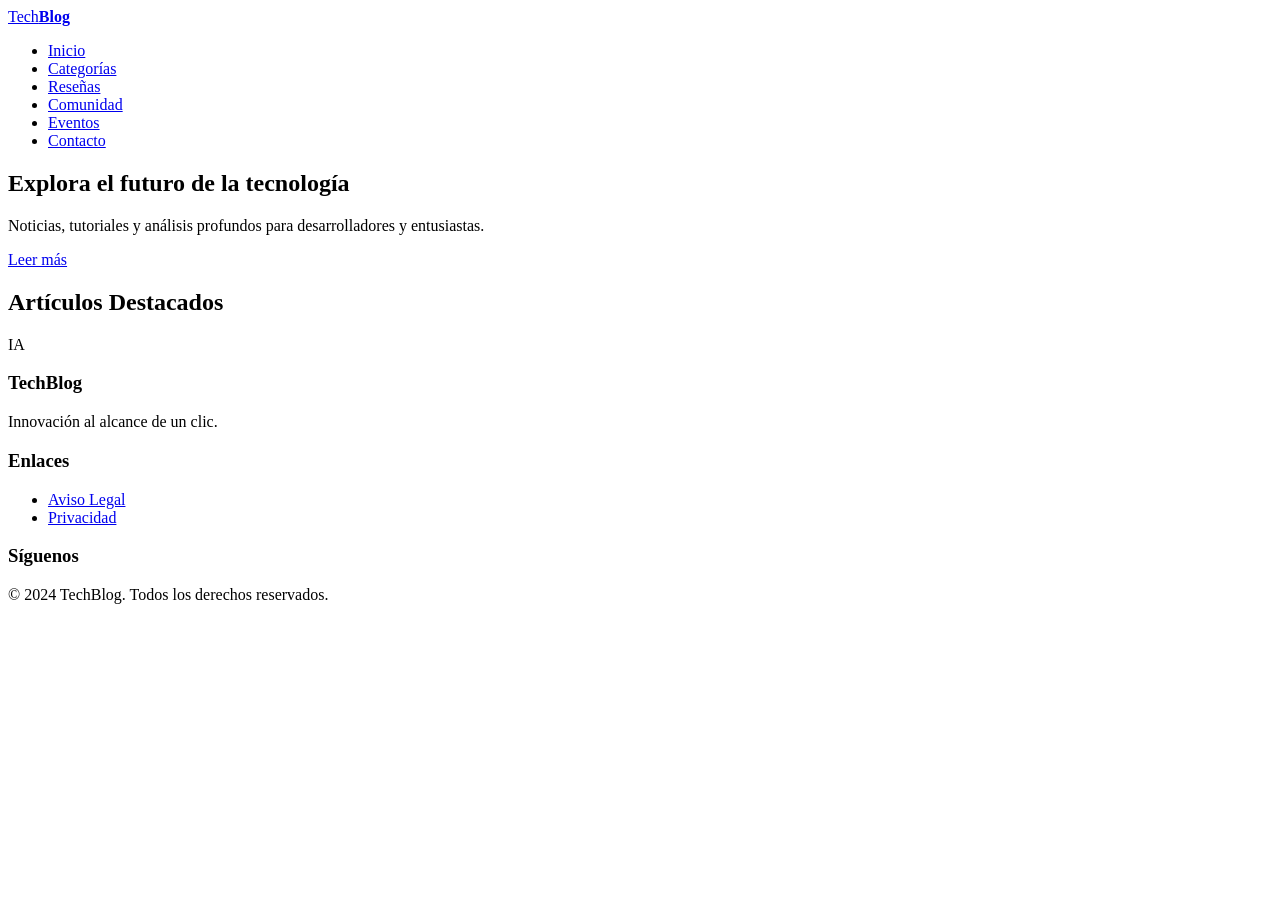
==== index.html @ 71986722 ":building_construction:feat: creacion estructura inicial de carpetas" ====
<!DOCTYPE html>
<html lang="es">
<head>
    <meta charset="UTF-8">
    <meta name="viewport" content="width=device-width, initial-scale=1.0">
    <meta name="description" content="TechBlog - Las últimas tendencias en tecnología, desarrollo y gadgets.">
    <title>TechBlog | Inicio</title>
    
    <link rel="stylesheet" href="assets/css/style.css">
    <link rel="stylesheet" href="assets/css/layout.css">
    <link rel="stylesheet" href="assets/css/components.css">
    
    <link rel="preconnect" href="https://fonts.googleapis.com">
    <link rel="preconnect" href="https://fonts.gstatic.com" crossorigin>
    <link href="https://fonts.googleapis.com/css2?family=Inter:wght@400;700&display=swap" rel="stylesheet">
</head>
<body>

    <header class="main-header">
        <div class="container">
            <div class="logo">
                <a href="index.html">Tech<strong>Blog</strong></a>
            </div>
            
            <nav class="main-nav">
                <ul>
                    <li><a href="index.html" class="active">Inicio</a></li>
                    <li><a href="pages/categorias.html">Categorías</a></li>
                    <li><a href="pages/resenas.html">Reseñas</a></li>
                    <li><a href="pages/comunidad.html">Comunidad</a></li>
                    <li><a href="pages/eventos.html">Eventos</a></li>
                    <li><a href="pages/contacto.html" class="btn-nav">Contacto</a></li>
                </ul>
            </nav>
        </div>
    </header>

    <main>
        <section class="hero">
            <div class="hero-content">
                <h1>Explora el futuro de la tecnología</h1>
                <p>Noticias, tutoriales y análisis profundos para desarrolladores y entusiastas.</p>
                <a href="#destacados" class="btn btn-primary">Leer más</a>
            </div>
        </section>

        <section id="destacados" class="featured-articles container">
            <h2>Artículos Destacados</h2>
            
            <div class="grid-gallery">
                <article class="card card-large">
                    <div class="card-tag">IA</div>
                </article>

                <article class="card">
                    </article>
                
                <article class="card">
                    </article>
                
                 </div>
        </section>
    </main>

    <footer class="main-footer">
        <div class="container footer-grid">
            <div class="footer-col">
                <h3>TechBlog</h3>
                <p>Innovación al alcance de un clic.</p>
            </div>
            <div class="footer-col">
                <h3>Enlaces</h3>
                <ul>
                    <li><a href="#">Aviso Legal</a></li>
                    <li><a href="#">Privacidad</a></li>
                </ul>
            </div>
            <div class="footer-col">
                <h3>Síguenos</h3>
                </div>
        </div>
        <div class="copyright">
            <p>&copy; 2024 TechBlog. Todos los derechos reservados.</p>
        </div>
    </footer>

</body>
</html>
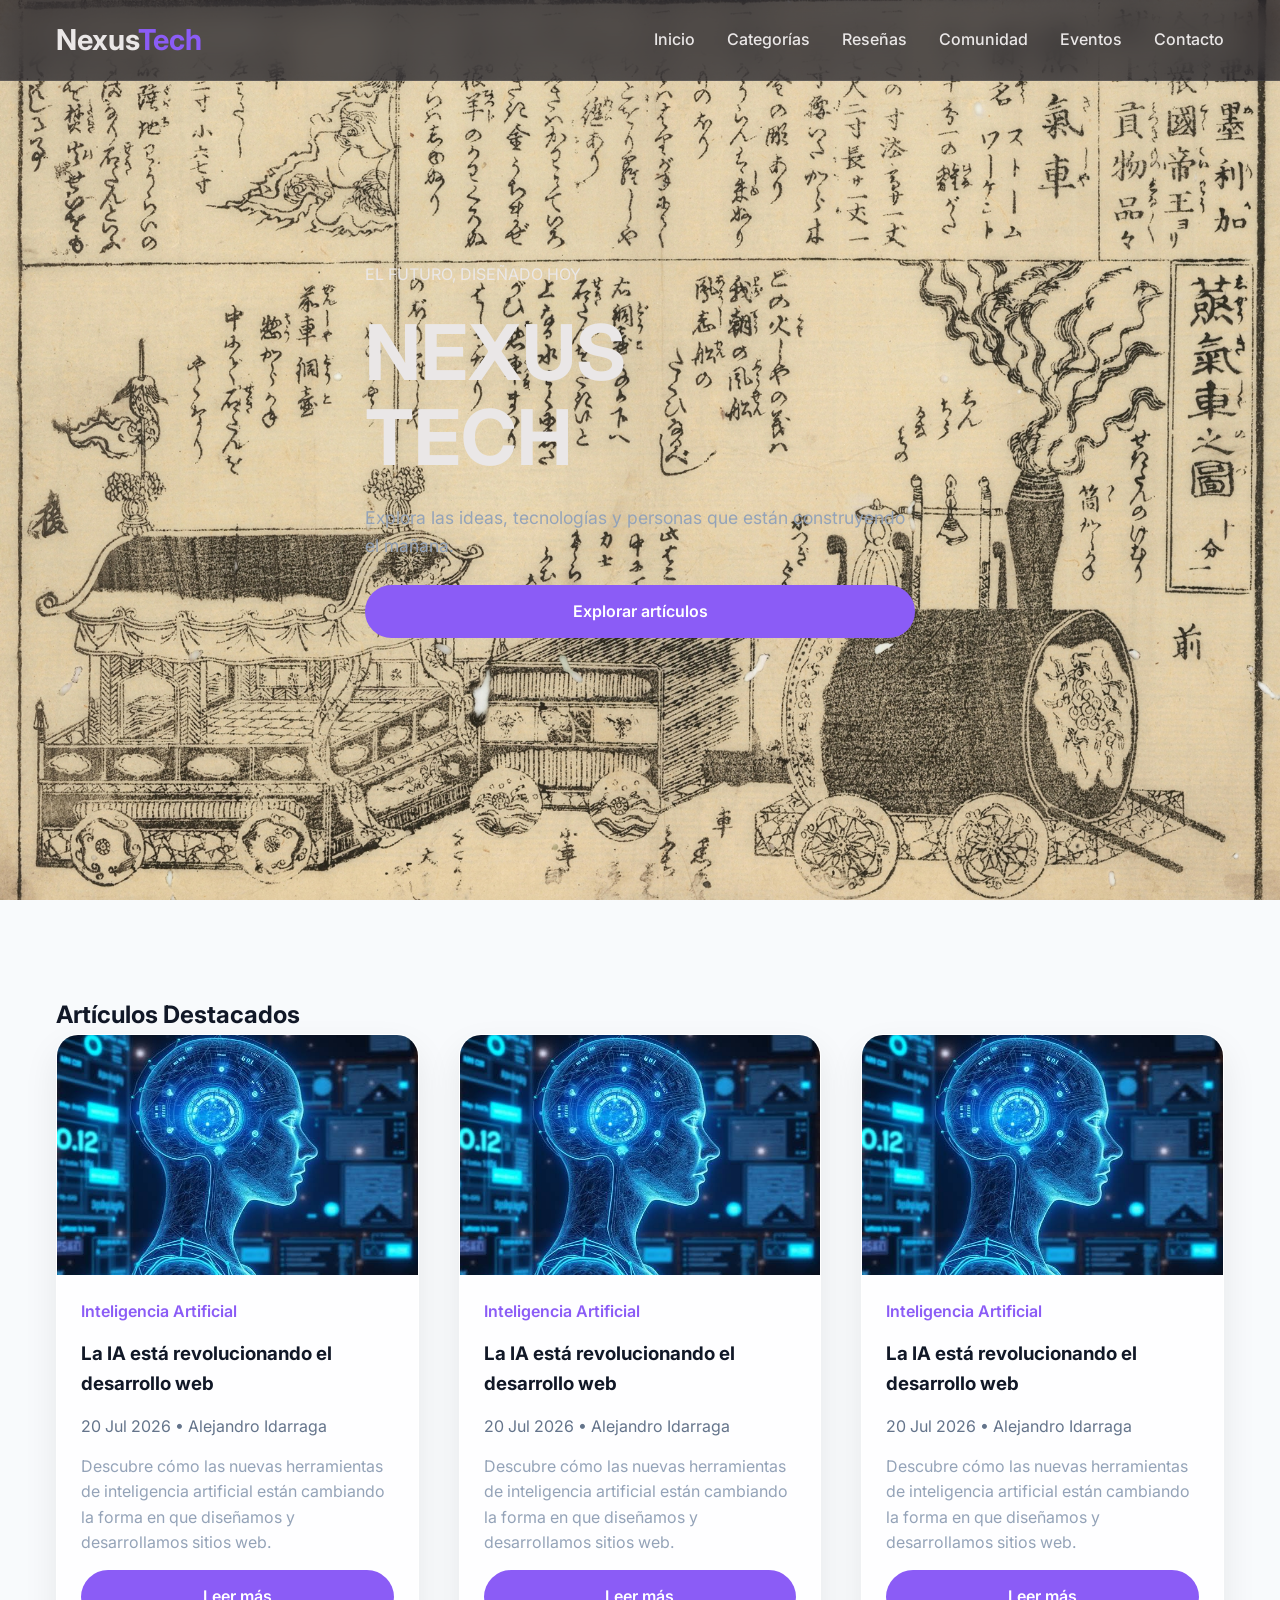
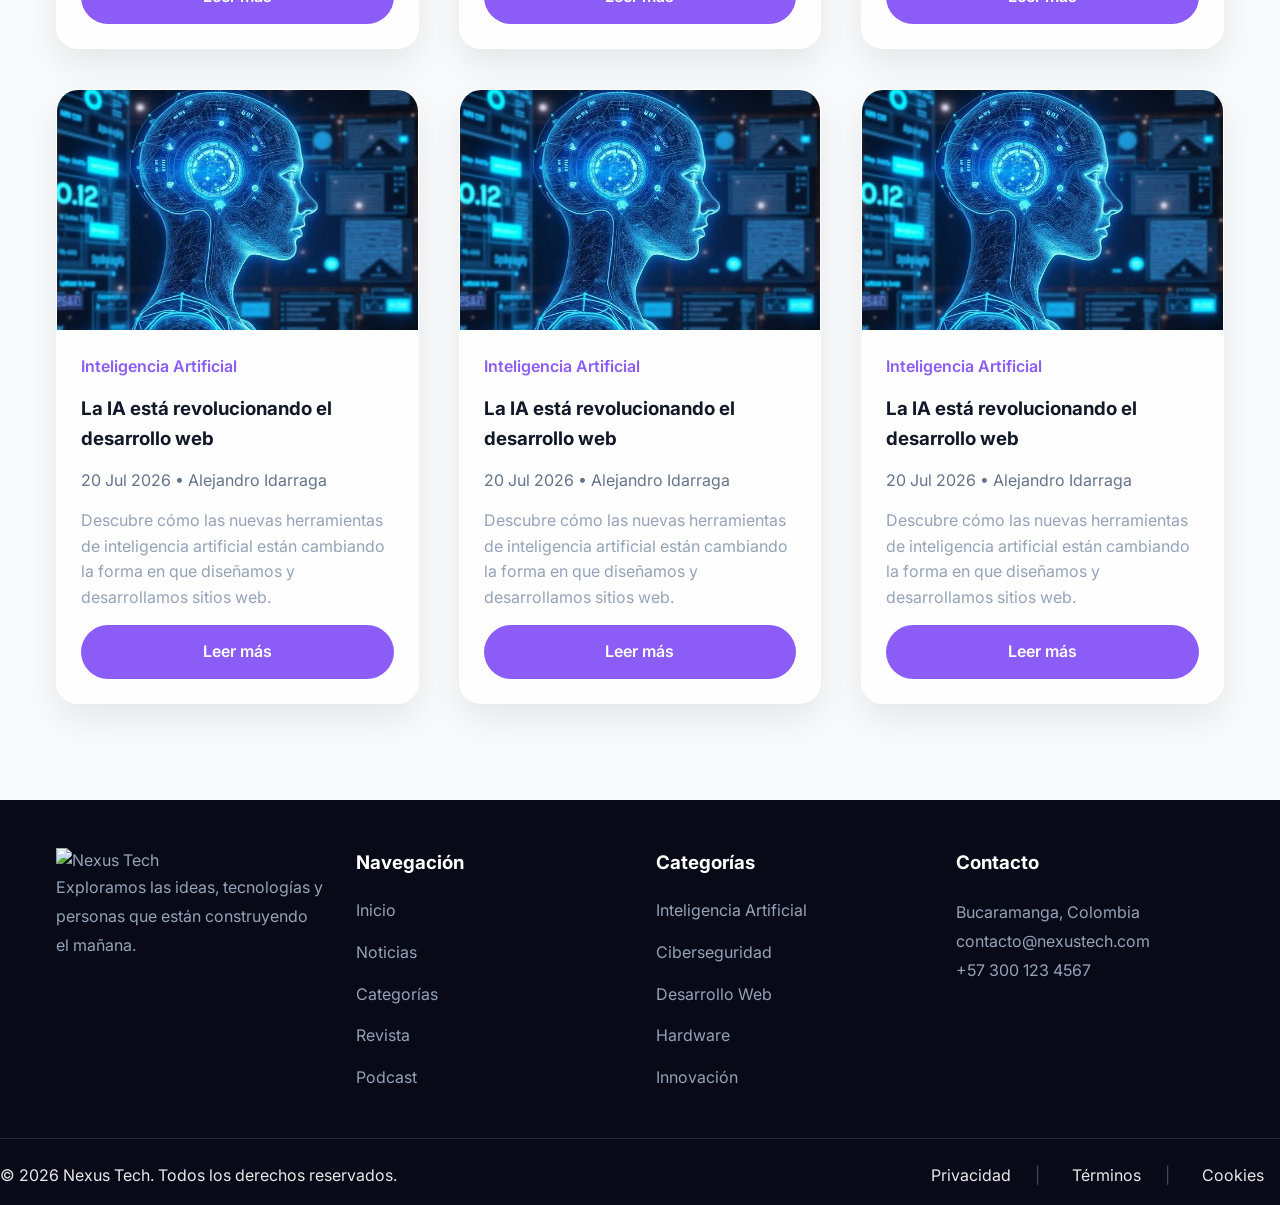
==== commit 14c81d72: "feat: estructura base de la página de inicio" ====
--- a/index.html
+++ b/index.html
@@ -6,9 +6,9 @@
     <meta name="description" content="TechBlog - Las últimas tendencias en tecnología, desarrollo y gadgets.">
     <title>TechBlog | Inicio</title>
     
-    <link rel="stylesheet" href="assets/css/style.css">
-    <link rel="stylesheet" href="assets/css/layout.css">
-    <link rel="stylesheet" href="assets/css/components.css">
+    <link rel="stylesheet" href="css/style.css">
+    <link rel="stylesheet" href="css/layout.css">
+    <link rel="stylesheet" href="css/components.css">
     
     <link rel="preconnect" href="https://fonts.googleapis.com">
     <link rel="preconnect" href="https://fonts.gstatic.com" crossorigin>
@@ -19,7 +19,7 @@
     <header class="main-header">
         <div class="container">
             <div class="logo">
-                <a href="index.html">Tech<strong>Blog</strong></a>
+                <a href="index.html">Nexus<strong>Tech</strong></a>
             </div>
             
             <nav class="main-nav">
@@ -37,51 +37,339 @@
 
     <main>
         <section class="hero">
-            <div class="hero-content">
-                <h1>Explora el futuro de la tecnología</h1>
-                <p>Noticias, tutoriales y análisis profundos para desarrolladores y entusiastas.</p>
-                <a href="#destacados" class="btn btn-primary">Leer más</a>
+            <div class="container hero-grid">
+
+                <div class="hero-content">
+
+                    <span class="hero-subtitle">
+                        EL FUTURO, DISEÑADO HOY
+                    </span>
+
+                    <h1>
+                        NEXUS <br><span>TECH</span>
+                    </h1>
+
+                    <p>
+                        Explora las ideas, tecnologías y personas que están
+                        construyendo el mañana.
+                    </p>
+
+                    <a href="#destacados" class="btn btn-primary">
+                        Explorar artículos
+                    </a>
+
+                </div>
+
+                <div class="hero-visual">
+                    <img src="assets/img/56475apsdl.jpg" alt="Prueba Escenario">
+
+                </div>
+
             </div>
         </section>
 
-        <section id="destacados" class="featured-articles container">
-            <h2>Artículos Destacados</h2>
+        <section id="destacados" class="featured-articles"> 
+            <div class="container">
+                <h2>Artículos Destacados</h2>
             
-            <div class="grid-gallery">
-                <article class="card card-large">
-                    <div class="card-tag">IA</div>
-                </article>
-
-                <article class="card">
-                    </article>
-                
-                <article class="card">
-                    </article>
-                
-                 </div>
+                <div class="grid-gallery">
+                    <article class="card card-large">
+                        <img
+                            src="assets/img/IA.jpg"
+                            alt="Inteligencia Artificial"
+                            class="card__image">
+
+                        <div class="card__content">
+
+                            <span class="card__category">
+                                Inteligencia Artificial
+                            </span>
+
+                            <h3 class="card__title">
+                                La IA está revolucionando el desarrollo web
+                            </h3>
+
+                            <div class="card__info">
+                                <span>20 Jul 2026</span>
+                                <span>•</span>
+                                <span>Alejandro Idarraga</span>
+                            </div>
+
+                            <p class="card__description">
+                                Descubre cómo las nuevas herramientas de inteligencia artificial
+                                están cambiando la forma en que diseñamos y desarrollamos sitios web.
+                            </p>
+
+                            <a href="#" class="btn btn-primary">
+                                Leer más
+                            </a>
+
+                        </div>
+                    </article>
+
+                    <article class="card">
+                        <img
+                            src="assets/img/IA.jpg"
+                            alt="Inteligencia Artificial"
+                            class="card__image">
+
+                        <div class="card__content">
+
+                            <span class="card__category">
+                                Inteligencia Artificial
+                            </span>
+
+                            <h3 class="card__title">
+                                La IA está revolucionando el desarrollo web
+                            </h3>
+
+                            <div class="card__info">
+                                <span>20 Jul 2026</span>
+                                <span>•</span>
+                                <span>Alejandro Idarraga</span>
+                            </div>
+
+                            <p class="card__description">
+                                Descubre cómo las nuevas herramientas de inteligencia artificial
+                                están cambiando la forma en que diseñamos y desarrollamos sitios web.
+                            </p>
+
+                            <a href="#" class="btn btn-primary">
+                                Leer más
+                            </a>
+
+                        </div>
+                    </article>
+                    
+                    <article class="card">
+                        <img
+                            src="assets/img/IA.jpg"
+                            alt="Inteligencia Artificial"
+                            class="card__image">
+
+                        <div class="card__content">
+
+                            <span class="card__category">
+                                Inteligencia Artificial
+                            </span>
+
+                            <h3 class="card__title">
+                                La IA está revolucionando el desarrollo web
+                            </h3>
+
+                            <div class="card__info">
+                                <span>20 Jul 2026</span>
+                                <span>•</span>
+                                <span>Alejandro Idarraga</span>
+                            </div>
+
+                            <p class="card__description">
+                                Descubre cómo las nuevas herramientas de inteligencia artificial
+                                están cambiando la forma en que diseñamos y desarrollamos sitios web.
+                            </p>
+
+                            <a href="#" class="btn btn-primary">
+                                Leer más
+                            </a>
+
+                        </div>
+                    </article>
+                    <article class="card">
+                        <img
+                            src="assets/img/IA.jpg"
+                            alt="Inteligencia Artificial"
+                            class="card__image">
+
+                        <div class="card__content">
+
+                            <span class="card__category">
+                                Inteligencia Artificial
+                            </span>
+
+                            <h3 class="card__title">
+                                La IA está revolucionando el desarrollo web
+                            </h3>
+
+                            <div class="card__info">
+                                <span>20 Jul 2026</span>
+                                <span>•</span>
+                                <span>Alejandro Idarraga</span>
+                            </div>
+
+                            <p class="card__description">
+                                Descubre cómo las nuevas herramientas de inteligencia artificial
+                                están cambiando la forma en que diseñamos y desarrollamos sitios web.
+                            </p>
+
+                            <a href="#" class="btn btn-primary">
+                                Leer más
+                            </a>
+
+                        </div>
+
+                    </article>
+                    <article class="card">
+                        <img
+                            src="assets/img/IA.jpg"
+                            alt="Inteligencia Artificial"
+                            class="card__image">
+
+                        <div class="card__content">
+
+                            <span class="card__category">
+                                Inteligencia Artificial
+                            </span>
+
+                            <h3 class="card__title">
+                                La IA está revolucionando el desarrollo web
+                            </h3>
+
+                            <div class="card__info">
+                                <span>20 Jul 2026</span>
+                                <span>•</span>
+                                <span>Alejandro Idarraga</span>
+                            </div>
+
+                            <p class="card__description">
+                                Descubre cómo las nuevas herramientas de inteligencia artificial
+                                están cambiando la forma en que diseñamos y desarrollamos sitios web.
+                            </p>
+
+                            <a href="#" class="btn btn-primary">
+                                Leer más
+                            </a>
+
+                        </div>
+                    </article>
+                    <article class="card">
+                        <img
+                            src="assets/img/IA.jpg"
+                            alt="Inteligencia Artificial"
+                            class="card__image">
+
+                        <div class="card__content">
+
+                            <span class="card__category">
+                                Inteligencia Artificial
+                            </span>
+
+                            <h3 class="card__title">
+                                La IA está revolucionando el desarrollo web
+                            </h3>
+
+                            <div class="card__info">
+                                <span>20 Jul 2026</span>
+                                <span>•</span>
+                                <span>Alejandro Idarraga</span>
+                            </div>
+
+                            <p class="card__description">
+                                Descubre cómo las nuevas herramientas de inteligencia artificial
+                                están cambiando la forma en que diseñamos y desarrollamos sitios web.
+                            </p>
+
+                            <a href="#" class="btn btn-primary">
+                                Leer más
+                            </a>
+
+                        </div>
+
+                    </article>
+                    
+                </div>
+            </div>
         </section>
     </main>
 
     <footer class="main-footer">
+
         <div class="container footer-grid">
+
             <div class="footer-col">
-                <h3>TechBlog</h3>
-                <p>Innovación al alcance de un clic.</p>
-            </div>
+
+                <a href="index.html" class="logo">
+
+                    <img src="assets/img/logo.svg" alt="Nexus Tech">
+
+                </a>
+
+                <p>
+                    Exploramos las ideas, tecnologías y personas que
+                    están construyendo el mañana.
+                </p>
+
+            </div>
+
             <div class="footer-col">
-                <h3>Enlaces</h3>
+
+                <h3>Navegación</h3>
+
                 <ul>
-                    <li><a href="#">Aviso Legal</a></li>
-                    <li><a href="#">Privacidad</a></li>
+
+                    <li><a href="#">Inicio</a></li>
+
+                    <li><a href="#">Noticias</a></li>
+
+                    <li><a href="#">Categorías</a></li>
+
+                    <li><a href="#">Revista</a></li>
+
+                    <li><a href="#">Podcast</a></li>
+
                 </ul>
-            </div>
+
+            </div>
+
             <div class="footer-col">
-                <h3>Síguenos</h3>
-                </div>
+
+                <h3>Categorías</h3>
+
+                <ul>
+
+                    <li><a href="#">Inteligencia Artificial</a></li>
+
+                    <li><a href="#">Ciberseguridad</a></li>
+
+                    <li><a href="#">Desarrollo Web</a></li>
+
+                    <li><a href="#">Hardware</a></li>
+
+                    <li><a href="#">Innovación</a></li>
+
+                </ul>
+
+            </div>
+
+            <div class="footer-col">
+
+                <h3>Contacto</h3>
+
+                <p>Bucaramanga, Colombia</p>
+
+                <p>contacto@nexustech.com</p>
+
+                <p>+57 300 123 4567</p>
+
+            </div>
+
         </div>
+
         <div class="copyright">
-            <p>&copy; 2024 TechBlog. Todos los derechos reservados.</p>
+
+            <p>&copy; 2026 Nexus Tech. Todos los derechos reservados.</p>
+
+            <div class="footer-links">
+
+                <a href="#">Privacidad</a>
+
+                <a href="#">Términos</a>
+
+                <a href="#">Cookies</a>
+
+            </div>
+
         </div>
+
     </footer>
 
 </body>
--- a/css/style.css
+++ b/css/style.css
@@ -0,0 +1,121 @@
+/* =========================================
+   1. VARIABLES
+   El estudiante DEBE usar estas variables.
+   ========================================= */
+:root {
+
+    /* Paleta principal */
+
+    --color-bg-primary:#090A18;
+    --color-bg-secondary:#151A2F;
+    --color-bg-light:#F8FAFC;
+    --color-bg-footer:#120A24;
+
+    /* Colores de acento */
+
+    --color-accent:#8B5CF6;
+    --color-accent-hover:#A855F7;
+    --color-accent-secondary:#5B8CFF;
+
+    /* Texto */
+
+    --color-text-main:#eae7e7;
+    --color-text-dark:#111827;
+    --color-text-muted:#94A3B8;
+
+    /* Bordes */
+
+    --color-border:#E5E7EB;
+
+    /* Tipografía */
+
+    --font-main:'Inter',sans-serif;
+
+    /* Espaciados */
+
+    --spacing-sm:.5rem;
+    --spacing-md:1rem;
+    --spacing-lg:2rem;
+    --spacing-xl:5rem;
+
+    /* Contenedor */
+
+    --container-width:1200px;
+
+    /* Bordes */
+
+    --radius:18px;
+
+    /* Sombras */
+
+    --shadow:
+    0 15px 35px rgba(0,0,0,.18);
+
+    --shadow-hover:
+    0 20px 45px rgba(139,92,246,.25);
+
+}
+
+/* =========================================
+   2. RESET CSS BÁSICO
+   ========================================= */
+* {
+    margin: 0;
+    padding: 0;
+    box-sizing: border-box; /* Vital para el cálculo de anchos */
+}
+html{
+
+    scroll-behavior:smooth;
+
+}
+
+body {
+    font-family: var(--font-main);
+    background-color: var(--color-bg-primary);
+    color: var(--color-text-main);
+    line-height: 1.6;
+    overflow-x:hidden;
+}
+
+a {
+    text-decoration: none;
+    color: inherit;
+    transition: color 0.3s ease;
+}
+
+ul {
+    list-style: none;
+}
+
+img {
+    max-width: 100%;
+    display: block;
+    height: auto;
+}
+.hero{
+    background:linear-gradient(
+        180deg,
+        var(--color-bg-primary),
+        var(--color-bg-secondary)
+    );
+}
+/* =========================================
+   3. UTILIDADES
+   ========================================= */
+.container {
+    max-width: var(--container-width);
+    margin: 0 auto;
+    padding: 0 var(--spacing-md);
+}
+.section{
+
+    padding:var(--spacing-xl) 0;
+
+}
+/* NOTA:
+   - Usa 'layout.css' para grillas (Grid/Flex) de las secciones.
+   - Usa 'components.css' para botones, tarjetas y formularios.
+   - Recuerda: MOBILE FIRST. Escribe el CSS base para celular aquí
+     y usa @media (min-width: 768px) para tablets/escritorio.
+*/
--- a/css/layout.css
+++ b/css/layout.css
@@ -0,0 +1,177 @@
+/* ===========================
+   HEADER
+=========================== */
+
+.main-header{
+
+    width:100%;
+
+}
+
+.main-header .container{
+
+    display:flex;
+
+    justify-content:space-between;
+
+    align-items:center;
+
+    min-height:80px;
+
+}
+
+/* ===========================
+   MENU NAVEGACIÓN
+=========================== */
+
+.main-nav ul{
+
+    display:flex;
+
+    align-items:center;
+
+    gap:2rem;
+
+}
+
+/* ===========================
+   HERO
+=========================== */
+
+.hero{
+
+    position: relative;
+
+    min-height: 100vh;
+
+    overflow: hidden;
+
+    display: flex;
+
+    align-items: center;
+
+    padding: 0 var(--spacing-md);
+
+}
+
+.hero-visual{
+
+    position: absolute;
+
+    inset: 0;
+
+    width: 100%;
+
+    height: 100%;
+
+    z-index: 1;
+
+    pointer-events: none;
+
+}
+
+.hero-visual img{
+
+    width: 100%;
+
+    height: 100%;
+
+    object-fit: cover;
+
+    display: block;
+
+}
+
+.hero-content{
+
+    position: relative;
+
+    z-index: 10;
+
+    display: flex;
+
+    flex-direction: column;
+
+    gap: 1.5rem;
+
+    max-width: 550px;
+
+}
+
+/* ===========================
+   ARTICULOS
+=========================== */
+
+.featured-articles{
+
+    padding:5rem 0;
+
+}
+
+.grid-gallery{
+
+    display:grid;
+
+    grid-template-columns:1fr;
+
+    gap:2.5rem;
+
+}
+
+@media (min-width:768px){               /*tablet*/
+
+    .grid-gallery{
+
+        grid-template-columns:
+
+        repeat(2,1fr);
+
+    }
+
+}
+
+@media(min-width:1200px){              /*pc*/
+
+    .grid-gallery{
+
+        grid-template-columns:
+
+        repeat(3,1fr);
+
+    }
+
+}
+
+/* ===========================
+   FOOTER
+=========================== */
+
+.footer-grid{
+
+    display:grid;
+
+    grid-template-columns:1fr;
+
+    gap:2rem;
+
+}
+
+@media (min-width:768px){                     /* Tablet */
+
+    .footer-grid{
+
+        grid-template-columns: repeat(2,1fr);
+
+    }
+
+}
+
+@media (min-width:1200px){                 /* Pc */  
+
+    .footer-grid{
+
+        grid-template-columns: repeat(4,1fr);
+
+    }
+
+}
--- a/css/components.css
+++ b/css/components.css
@@ -0,0 +1,413 @@
+/*==================================
+            HEADER
+==================================*/
+
+.main-header{
+
+    position:fixed;
+
+    top:0;
+
+    left:0;
+
+    width:100%;
+
+    z-index:1000;
+
+    background:rgba(9,10,24,.65);
+
+    backdrop-filter:blur(15px);
+
+    border-bottom:1px solid rgba(255,255,255,.08);
+
+}
+
+.logo a{
+
+    font-size:1.8rem;
+
+    font-weight:700;
+
+}
+
+.logo strong{
+
+    color:var(--color-accent);
+
+}
+
+.main-nav a{
+
+    font-weight:500;
+
+    color:var(--color-text-main);
+
+    position:relative;
+
+    transition:.35s;
+
+}
+
+.main-nav a::after{
+
+    content:"";
+
+    position:absolute;
+
+    left:0;
+
+    bottom:-6px;
+
+    width:0;
+
+    height:2px;
+
+    background:var(--color-accent);
+
+    transition:.35s;
+
+}
+
+.main-nav a:hover::after{
+
+    width:100%;
+
+}
+
+.main-nav a:hover{
+
+    color:var(--color-accent);
+
+}
+
+/*==================================
+            HERO
+==================================*/
+
+.hero{
+
+    position:relative;
+
+    overflow:hidden;
+
+    min-height:100vh;
+
+    display:flex;
+
+    align-items:center;
+
+    background-color: #1F1D3A;
+
+}
+
+
+.hero::before{
+
+    content:"";
+
+    position:absolute;
+
+    inset:0;
+
+    background:
+    radial-gradient(
+        circle,
+        rgba(91,140,255,.10),
+        transparent 70%
+    );
+
+    z-index:0;
+
+}
+
+.hero-content{
+
+    position:relative;
+
+    z-index:2;
+
+}
+
+.hero-image{
+
+    position:relative;
+
+    z-index:2;
+
+}
+
+.hero h1{
+
+    font-size:clamp(2.5rem,6vw,5rem);
+
+    line-height:1.1;
+
+}
+
+.hero p{
+
+    color:var(--color-text-muted);
+
+    font-size:1.1rem;
+
+    max-width:600px;
+
+}
+
+
+.btn{
+
+    display:inline-flex;
+
+    justify-content:center;
+
+    align-items:center;
+
+    padding:14px 30px;
+
+    border-radius:999px;
+
+    font-weight:600;
+
+    transition:.35s;
+
+}
+
+.btn-primary{
+
+    background:var(--color-accent);
+
+    color:white;
+
+}
+.btn-primary:hover{
+
+    background:var(--color-accent-hover);
+
+    transform:translateY(-3px);
+
+}
+
+/*==================================
+            FEATURED
+==================================*/
+
+
+
+.featured-articles{
+
+    width:100%;
+
+    background:var(--color-bg-light);
+    color: var(--color-text-dark);
+    padding:6rem 0;
+
+}
+
+
+.container{
+
+    max-width:1200px;
+
+    margin:auto;
+
+    padding:0 1rem;
+
+}
+
+.card__title{
+
+    color: var(--color-text-dark);
+
+    font-weight:700;
+
+}
+
+.card__description{
+
+    color: var(--color-text-muted);
+
+}
+
+.card__info{
+
+    color:#64748B;
+
+}
+
+.card__category{
+
+    color:var(--color-accent);
+
+    font-weight:600;
+
+}
+
+/*==================================
+            FOOTER
+==================================*/
+
+.main-footer{
+
+    background: var(--color-bg-primary);
+
+    color: var(--color-text-main);
+
+    padding: 3rem 0 1rem;
+
+}
+
+.footer-col h3{
+
+    margin-bottom:1.3rem;
+
+    color:white;
+
+}
+.footer-col p{
+
+    color:var(--color-text-muted);
+
+    line-height:1.8;
+
+}
+
+.footer-col ul{
+
+    display:flex;
+
+    flex-direction:column;
+
+    gap:1rem;
+
+}
+
+.footer-col a{
+
+    color:var(--color-text-muted);
+
+    transition:.3s;
+
+}
+
+.footer-col a:hover{
+
+    color:var(--color-accent);
+
+    padding-left:6px;
+
+}
+
+.copyright{
+
+    margin-top:3rem;
+
+    padding-top:1.5rem;
+
+    border-top:1px solid rgba(255,255,255,.12);
+
+    display:flex;
+
+    justify-content:space-between;
+
+    align-items:center;
+
+    flex-wrap:wrap;
+
+    gap:1rem;
+
+}
+
+@media(max-width:767px){
+
+.copyright{
+
+    flex-direction:column;
+
+    text-align:center;
+
+}
+
+}
+
+.footer-links{
+
+    display:flex;
+
+    gap:2rem;
+
+    padding-right: 1rem;
+
+}
+
+.footer-links a:not(:last-child)::after{
+
+    content:"|";
+
+    margin-left:1.5rem;
+
+    color:rgba(255,255,255,.25);
+
+}
+/*==================================
+            CARD
+==================================*/
+.card{
+
+    position:relative;
+
+    overflow:hidden;
+
+    border-radius:22px;
+
+    background:rgba(255,255,255,.82);
+
+    border:1px solid rgba(255,255,255,.6);
+
+    box-shadow:0 15px 35px rgba(0,0,0,.08);
+
+    overflow:hidden;
+
+    transition:
+            transform .35s ease,
+            box-shadow .35s ease,
+            border-color .35s ease;
+
+}
+
+.card:hover{
+
+    transform:translateY(-8px);
+
+    box-shadow:0 18px 40px rgba(15,23,42,.12);
+
+    border-color:var(--color-accent);
+
+}
+
+.card__image{
+
+    width:100%;
+
+    height:240px;
+
+    object-fit:cover;
+
+    display:block;
+
+}
+
+.card__content{
+
+    display:flex;
+
+    flex-direction:column;
+
+    flex:1;
+
+    padding:1.5rem;
+
+    gap:.9rem;
+
+}
+
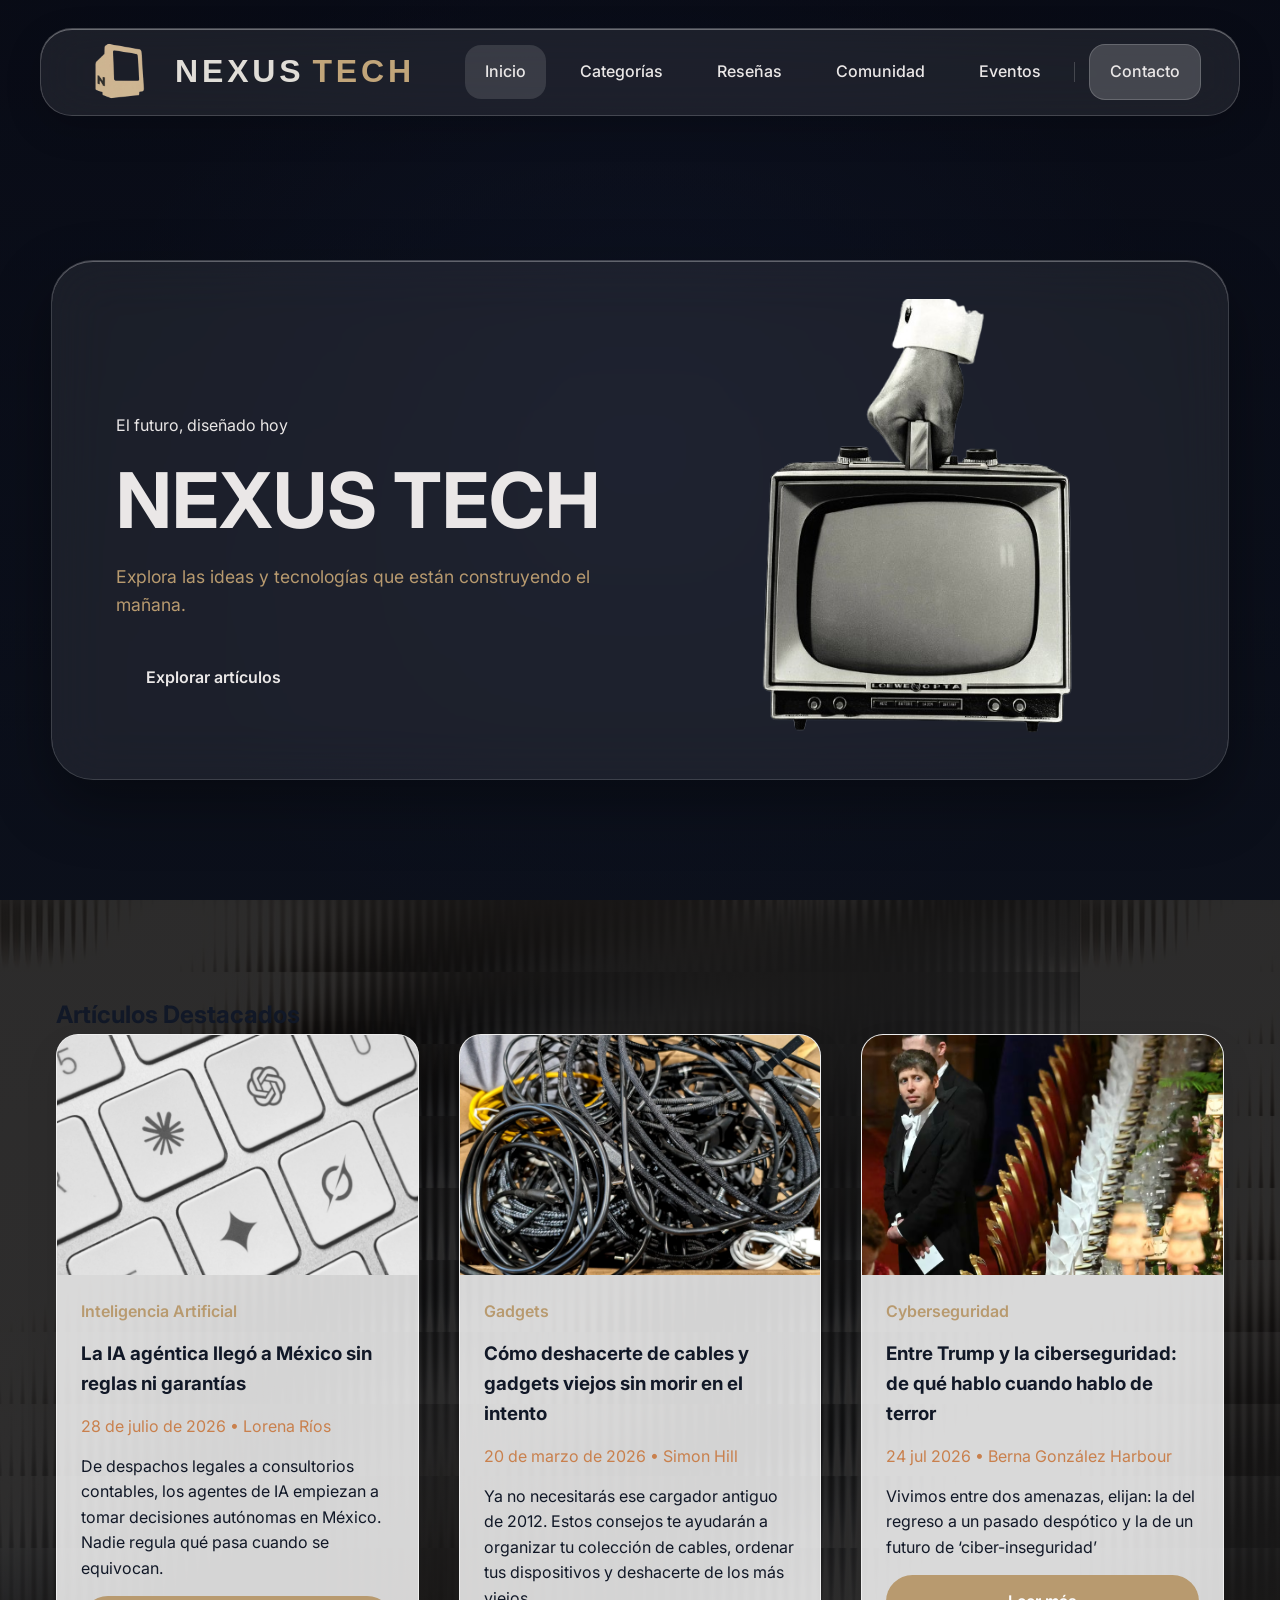
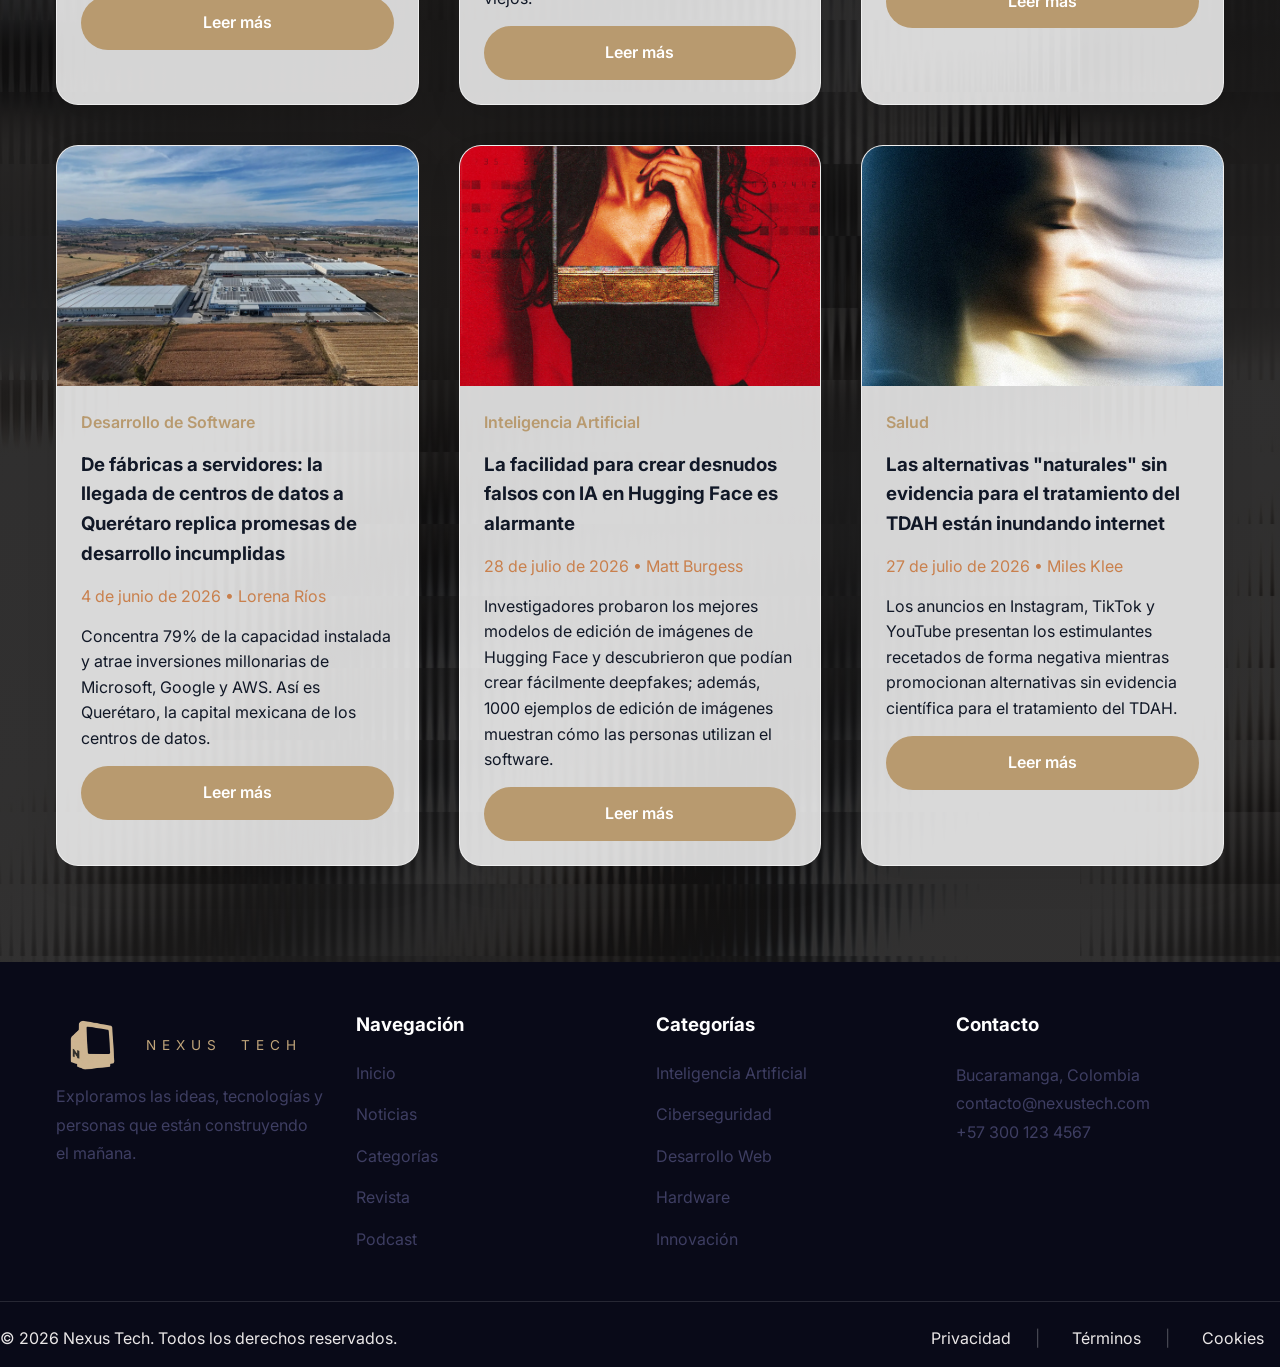
==== commit b55b65c9: "feat: finalizar diseño de página inicio" ====
--- a/index.html
+++ b/index.html
@@ -19,9 +19,13 @@
     <header class="main-header">
         <div class="container">
             <div class="logo">
-                <a href="index.html">Nexus<strong>Tech</strong></a>
-            </div>
-            
+                <a href="#" class="logo">
+                    <img src="assets/img/logo.png" alt="Nexus Tech">
+                </a>
+                <span class="nexus">NEXUS</span>
+                <span class="tech">TECH</span>
+            </div>
+
             <nav class="main-nav">
                 <ul>
                     <li><a href="index.html" class="active">Inicio</a></li>
@@ -37,35 +41,40 @@
 
     <main>
         <section class="hero">
-            <div class="container hero-grid">
-
-                <div class="hero-content">
-
-                    <span class="hero-subtitle">
-                        EL FUTURO, DISEÑADO HOY
-                    </span>
-
-                    <h1>
-                        NEXUS <br><span>TECH</span>
-                    </h1>
-
-                    <p>
-                        Explora las ideas, tecnologías y personas que están
-                        construyendo el mañana.
-                    </p>
-
-                    <a href="#destacados" class="btn btn-primary">
-                        Explorar artículos
-                    </a>
-
+            <div class="hero-bg">
+                <video autoplay muted loop playsinline>
+                <source src="assets/img/televisor.mp4" type="video/mp4">
+                </video>
+                <div class="hero-bg-overlay"></div>
+            </div>
+            <div class="device-body">
+                <div class="screen-content">
+                    <div class="hero-text">
+
+                        <span class="eyebrow">
+                            El futuro, diseñado hoy
+                        </span>
+
+                        <h1>
+                            NEXUS <span>TECH</span>
+                        </h1>
+
+                        <p>
+                            Explora las ideas y tecnologías que están construyendo el mañana.
+                        </p>
+
+                        <a href="#" class="btn">
+                            Explorar artículos
+                        </a>
+
+                    </div>
+                    <div class="hero-visual">
+
+                        <img src="assets/img/televisor2-removebg-preview.png" alt="Hero">
+
+                    </div>
                 </div>
-
-                <div class="hero-visual">
-                    <img src="assets/img/56475apsdl.jpg" alt="Prueba Escenario">
-
-                </div>
-
-            </div>
+            </div>      
         </section>
 
         <section id="destacados" class="featured-articles"> 
@@ -75,7 +84,7 @@
                 <div class="grid-gallery">
                     <article class="card card-large">
                         <img
-                            src="assets/img/IA.jpg"
+                            src="assets/img/agentesia.webp"
                             alt="Inteligencia Artificial"
                             class="card__image">
 
@@ -86,30 +95,127 @@
                             </span>
 
                             <h3 class="card__title">
-                                La IA está revolucionando el desarrollo web
-                            </h3>
-
-                            <div class="card__info">
-                                <span>20 Jul 2026</span>
-                                <span>•</span>
-                                <span>Alejandro Idarraga</span>
-                            </div>
-
-                            <p class="card__description">
-                                Descubre cómo las nuevas herramientas de inteligencia artificial
-                                están cambiando la forma en que diseñamos y desarrollamos sitios web.
-                            </p>
-
-                            <a href="#" class="btn btn-primary">
-                                Leer más
-                            </a>
-
-                        </div>
-                    </article>
-
-                    <article class="card">
-                        <img
-                            src="assets/img/IA.jpg"
+                                La IA agéntica llegó a México sin reglas ni garantías
+                            </h3>
+
+                            <div class="card__info">
+                                <span>28 de julio de 2026</span>
+                                <span>•</span>
+                                <span>Lorena Ríos</span>
+                            </div>
+
+                            <p class="card__description">
+                                De despachos legales a consultorios contables, los agentes de IA empiezan a tomar decisiones autónomas en México. Nadie regula qué pasa cuando se equivocan.
+                            </p>
+
+                            <a href="#" class="btn btn-primary">
+                                Leer más
+                            </a>
+
+                        </div>
+                    </article>
+
+                    <article class="card">
+                        <img
+                            src="assets/img/Tangled_cables-SOURCE-Simon-Hill.webp"
+                            alt="Gadgets"
+                            class="card__image">
+
+                        <div class="card__content">
+
+                            <span class="card__category">
+                                Gadgets
+                            </span>
+
+                            <h3 class="card__title">
+                                Cómo deshacerte de cables y gadgets viejos sin morir en el intento
+                            </h3>
+
+                            <div class="card__info">
+                                <span>20 de marzo de 2026</span>
+                                <span>•</span>
+                                <span>Simon Hill</span>
+                            </div>
+
+                            <p class="card__description">
+                                Ya no necesitarás ese cargador antiguo de 2012. Estos consejos te ayudarán a organizar tu colección de cables, ordenar tus dispositivos y deshacerte de los más viejos.
+                            </p>
+
+                            <a href="#" class="btn btn-primary">
+                                Leer más
+                            </a>
+
+                        </div>
+                    </article>
+                    
+                    <article class="card">
+                        <img
+                            src="assets/img/escenaTerrorifica.avif"
+                            alt="Cyberseguridad"
+                            class="card__image">
+
+                        <div class="card__content">
+
+                            <span class="card__category">
+                                Cyberseguridad
+                            </span>
+
+                            <h3 class="card__title">
+                                Entre Trump y la ciberseguridad: de qué hablo cuando hablo de terror
+                            </h3>
+
+                            <div class="card__info">
+                                <span>24 jul 2026</span>
+                                <span>•</span>
+                                <span>Berna González Harbour</span>
+                            </div>
+
+                            <p class="card__description">
+                                Vivimos entre dos amenazas, elijan: la del regreso a un pasado despótico y la de un futuro de ‘ciber-inseguridad’
+                            </p>
+
+                            <a href="#" class="btn btn-primary">
+                                Leer más
+                            </a>
+
+                        </div>
+                    </article>
+                    <article class="card">
+                        <img
+                            src="assets/img/Mexico.webp"
+                            alt="Desarrollo de software"
+                            class="card__image">
+
+                        <div class="card__content">
+
+                            <span class="card__category">
+                                Desarrollo de Software
+                            </span>
+
+                            <h3 class="card__title">
+                                De fábricas a servidores: la llegada de centros de datos a Querétaro replica promesas de desarrollo incumplidas
+                            </h3>
+
+                            <div class="card__info">
+                                <span>4 de junio de 2026</span>
+                                <span>•</span>
+                                <span>Lorena Ríos</span>
+                            </div>
+
+                            <p class="card__description">
+                                Concentra 79% de la capacidad instalada y atrae inversiones millonarias de Microsoft, Google y AWS. Así es Querétaro, la capital mexicana de los centros de datos.
+                            </p>
+
+                            <a href="#" class="btn btn-primary">
+                                Leer más
+                            </a>
+
+                        </div>
+
+                    </article>
+                    <article class="card">
+                        <img
+                            src="assets/img/iaPreligrosa.gif"
                             alt="Inteligencia Artificial"
                             class="card__image">
 
@@ -120,152 +226,49 @@
                             </span>
 
                             <h3 class="card__title">
-                                La IA está revolucionando el desarrollo web
-                            </h3>
-
-                            <div class="card__info">
-                                <span>20 Jul 2026</span>
-                                <span>•</span>
-                                <span>Alejandro Idarraga</span>
-                            </div>
-
-                            <p class="card__description">
-                                Descubre cómo las nuevas herramientas de inteligencia artificial
-                                están cambiando la forma en que diseñamos y desarrollamos sitios web.
-                            </p>
-
-                            <a href="#" class="btn btn-primary">
-                                Leer más
-                            </a>
-
-                        </div>
-                    </article>
-                    
-                    <article class="card">
-                        <img
-                            src="assets/img/IA.jpg"
-                            alt="Inteligencia Artificial"
-                            class="card__image">
-
-                        <div class="card__content">
-
-                            <span class="card__category">
-                                Inteligencia Artificial
-                            </span>
-
-                            <h3 class="card__title">
-                                La IA está revolucionando el desarrollo web
-                            </h3>
-
-                            <div class="card__info">
-                                <span>20 Jul 2026</span>
-                                <span>•</span>
-                                <span>Alejandro Idarraga</span>
-                            </div>
-
-                            <p class="card__description">
-                                Descubre cómo las nuevas herramientas de inteligencia artificial
-                                están cambiando la forma en que diseñamos y desarrollamos sitios web.
-                            </p>
-
-                            <a href="#" class="btn btn-primary">
-                                Leer más
-                            </a>
-
-                        </div>
-                    </article>
-                    <article class="card">
-                        <img
-                            src="assets/img/IA.jpg"
-                            alt="Inteligencia Artificial"
-                            class="card__image">
-
-                        <div class="card__content">
-
-                            <span class="card__category">
-                                Inteligencia Artificial
-                            </span>
-
-                            <h3 class="card__title">
-                                La IA está revolucionando el desarrollo web
-                            </h3>
-
-                            <div class="card__info">
-                                <span>20 Jul 2026</span>
-                                <span>•</span>
-                                <span>Alejandro Idarraga</span>
-                            </div>
-
-                            <p class="card__description">
-                                Descubre cómo las nuevas herramientas de inteligencia artificial
-                                están cambiando la forma en que diseñamos y desarrollamos sitios web.
-                            </p>
-
-                            <a href="#" class="btn btn-primary">
-                                Leer más
-                            </a>
-
-                        </div>
-
-                    </article>
-                    <article class="card">
-                        <img
-                            src="assets/img/IA.jpg"
-                            alt="Inteligencia Artificial"
-                            class="card__image">
-
-                        <div class="card__content">
-
-                            <span class="card__category">
-                                Inteligencia Artificial
-                            </span>
-
-                            <h3 class="card__title">
-                                La IA está revolucionando el desarrollo web
-                            </h3>
-
-                            <div class="card__info">
-                                <span>20 Jul 2026</span>
-                                <span>•</span>
-                                <span>Alejandro Idarraga</span>
-                            </div>
-
-                            <p class="card__description">
-                                Descubre cómo las nuevas herramientas de inteligencia artificial
-                                están cambiando la forma en que diseñamos y desarrollamos sitios web.
-                            </p>
-
-                            <a href="#" class="btn btn-primary">
-                                Leer más
-                            </a>
-
-                        </div>
-                    </article>
-                    <article class="card">
-                        <img
-                            src="assets/img/IA.jpg"
-                            alt="Inteligencia Artificial"
-                            class="card__image">
-
-                        <div class="card__content">
-
-                            <span class="card__category">
-                                Inteligencia Artificial
-                            </span>
-
-                            <h3 class="card__title">
-                                La IA está revolucionando el desarrollo web
-                            </h3>
-
-                            <div class="card__info">
-                                <span>20 Jul 2026</span>
-                                <span>•</span>
-                                <span>Alejandro Idarraga</span>
-                            </div>
-
-                            <p class="card__description">
-                                Descubre cómo las nuevas herramientas de inteligencia artificial
-                                están cambiando la forma en que diseñamos y desarrollamos sitios web.
+                                La facilidad para crear desnudos falsos con IA en Hugging Face es alarmante
+                            </h3>
+
+                            <div class="card__info">
+                                <span>28 de julio de 2026</span>
+                                <span>•</span>
+                                <span>Matt Burgess</span>
+                            </div>
+
+                            <p class="card__description">
+                                Investigadores probaron los mejores modelos de edición de imágenes de Hugging Face y descubrieron que podían crear fácilmente deepfakes; además, 1000 ejemplos de edición de imágenes muestran cómo las personas utilizan el software.
+                            </p>
+
+                            <a href="#" class="btn btn-primary">
+                                Leer más
+                            </a>
+
+                        </div>
+                    </article>
+                    <article class="card">
+                        <img
+                            src="assets/img/TDAH.webp"
+                            alt="Salud"
+                            class="card__image">
+
+                        <div class="card__content">
+
+                            <span class="card__category">
+                                Salud
+                            </span>
+
+                            <h3 class="card__title">
+                                Las alternativas "naturales" sin evidencia para el tratamiento del TDAH están inundando internet
+                            </h3>
+
+                            <div class="card__info">
+                                <span>27 de julio de 2026</span>
+                                <span>•</span>
+                                <span>Miles Klee</span>
+                            </div>
+
+                            <p class="card__description">
+                                Los anuncios en Instagram, TikTok y YouTube presentan los estimulantes recetados de forma negativa mientras promocionan alternativas sin evidencia científica para el tratamiento del TDAH.
                             </p>
 
                             <a href="#" class="btn btn-primary">
@@ -287,11 +290,13 @@
 
             <div class="footer-col">
 
-                <a href="index.html" class="logo">
-
-                    <img src="assets/img/logo.svg" alt="Nexus Tech">
-
+            <div class="footer-brand">
+                <a href="#" class="logo-footer">
+                    <img src="assets/img/logo.png" alt="Nexus Tech">
                 </a>
+                <span class="nexus">NEXUS</span>
+                <span class="tech">TECH</span>
+            </div>
 
                 <p>
                     Exploramos las ideas, tecnologías y personas que
@@ -371,6 +376,5 @@
         </div>
 
     </footer>
-
 </body>
 </html>
--- a/css/style.css
+++ b/css/style.css
@@ -13,15 +13,15 @@
 
     /* Colores de acento */
 
-    --color-accent:#8B5CF6;
-    --color-accent-hover:#A855F7;
-    --color-accent-secondary:#5B8CFF;
+    --color-accent:#B89A6F;
+    --color-accent-hover:#C1A57A;
+    --color-accent-secondary:#A98B66;
 
     /* Texto */
 
     --color-text-main:#eae7e7;
     --color-text-dark:#111827;
-    --color-text-muted:#94A3B8;
+    --color-text-muted:#3e3e62;
 
     /* Bordes */
 
--- a/css/layout.css
+++ b/css/layout.css
@@ -3,108 +3,290 @@
 =========================== */
 
 .main-header{
+    position: fixed;
+    top: max(28px, env(safe-area-inset-top) + 12px);
+    left: 0;
+    width: 100%;
+    z-index: 1000;
+    pointer-events: none;
+}
+
+.main-header .container{
+    width: min(1700px,95%);
+    margin: 0 auto;
+    display: flex;
+    justify-content: space-between;
+    align-items: center;
+    pointer-events: auto;
+}
+
+/* ===========================
+         LOGO
+=========================== */
+.main-header .container{
+    width:min(1700px,95%);
+    margin:0 auto;
+    height:88px;
+
+    display:flex;
+    justify-content:space-between;
+    align-items:center;
+
+    padding:0 38px;
+
+    border-radius:32px;
+
+    background:rgba(255,255,255,.08);
+
+    border:1px solid rgba(255,255,255,.18);
+
+    backdrop-filter:blur(28px);
+    -webkit-backdrop-filter:blur(28px);
+
+    box-shadow:
+        0 12px 35px rgba(0,0,0,.18),
+        inset 0 1px rgba(255,255,255,.35);
+
+    pointer-events:auto;
+}
+
+.logo{
+    display:flex;
+    align-items:center;
+    gap:16px;
+    text-decoration:none;
+}
+
+.logo img{
+    width:80px;
+    height:auto;
+    display:block;
+}
+
+.logo .nexus{
+    font-family:"Space Grotesk",sans-serif;
+    font-size:2rem;
+    font-weight:700;
+    letter-spacing:.12em;
+    color:#E0DDD7;
+    text-transform:uppercase;
+}
+
+.logo .tech{
+    margin-left:-8px;
+
+    font-family:"Space Grotesk",sans-serif;
+    font-size:2rem;
+    font-weight:700;
+    letter-spacing:.12em;
+    color:#C1A57A;
+    text-transform:uppercase;
+}
+/* ===========================
+   MENU NAVEGACIÓN
+=========================== */
+
+.main-nav{
+
+    margin-left:auto;
+
+}
+
+.main-nav ul{
+    display: flex;
+    align-items: center;
+    gap: 14px;
+    list-style: none;
+}
+
+.main-nav a{
+    display: block;
+    padding: 14px 20px;
+    border-radius: 16px;
+    text-decoration: none;
+    color: white;
+    font-weight: 500;
+    transition: .35s;
+}
+
+.main-nav a:hover{
+    background: rgba(255,255,255,.08);
+}
+
+.main-nav a.active{
+    background: rgba(255,255,255,.12);
+}
+
+.btn-nav{
+    background: rgba(255,255,255,.18) !important;
+    border: 1px solid rgba(255,255,255,.18);
+}
+
+.main-nav ul li:nth-last-child(2){
+    position: relative;
+    margin-right: 14px;
+}
+
+.main-nav ul li:nth-last-child(2)::after{
+    content: "";
+    position: absolute;
+    right: -14px;
+    top: 50%;
+    transform: translateY(-50%);
+    width: 1px;
+    height: 20px;
+    background: rgba(255,255,255,.18);
+}
+
+#menu-toggle{
+    display:none;
+}
+
+/* ===========================
+   HERO
+=========================== */
+
+.hero{
+    position: relative;
+    min-height: 100vh;
+    padding-top: 140px;
+    display:flex;
+    justify-content:center;
+    align-items:center;
+    overflow:hidden;
+
+    isolation:isolate;   
+}
+
+.hero-bg{
+    position:absolute;
+    inset:0;
+    z-index:0;
+}
+.hero-bg video{
 
     width:100%;
-
-}
-
-.main-header .container{
-
-    display:flex;
-
-    justify-content:space-between;
-
-    align-items:center;
-
-    min-height:80px;
-
-}
-
-/* ===========================
-   MENU NAVEGACIÓN
-=========================== */
-
-.main-nav ul{
-
-    display:flex;
+    height:100%;
+
+    object-fit:cover;
+
+}
+
+.hero-bg-overlay{
+
+    position:absolute;
+    inset:0;
+    z-index:1;
+    background:
+    linear-gradient(
+    rgba(8,12,20,.55),
+    rgba(8,12,20,.75)
+    );
+
+}
+.device-body{
+
+    width:min(1500px,92%);
+
+    height:520px;
+
+    border-radius:42px;
+
+    padding:3rem 4rem;
+
+    background:rgba(255,255,255,.07);
+
+    backdrop-filter:blur(28px);
+    -webkit-backdrop-filter:blur(28px);
+
+    border:1px solid rgba(255,255,255,.15);
+
+    box-shadow:
+        inset 0 1px rgba(255,255,255,.30),
+        0 25px 60px rgba(0,0,0,.35);
+
+}
+.screen-content{
+
+    width:100%;
+
+    height:100%;
+
+    display:grid;
+
+    grid-template-columns:48% 52%;
 
     align-items:center;
 
     gap:2rem;
 
 }
-
-/* ===========================
-   HERO
-=========================== */
-
-.hero{
-
-    position: relative;
-
-    min-height: 100vh;
-
-    overflow: hidden;
-
-    display: flex;
-
-    align-items: center;
-
-    padding: 0 var(--spacing-md);
-
-}
-
+.hero-text{
+
+    max-width:650px;
+
+}
 .hero-visual{
 
-    position: absolute;
-
-    inset: 0;
-
-    width: 100%;
-
-    height: 100%;
-
-    z-index: 1;
-
-    pointer-events: none;
-
-}
-
+    width:100%;
+
+    display:flex;
+
+    justify-content:center;
+
+    align-items:center;
+
+}
 .hero-visual img{
 
-    width: 100%;
-
-    height: 100%;
-
-    object-fit: cover;
-
-    display: block;
-
-}
-
-.hero-content{
-
-    position: relative;
-
-    z-index: 10;
-
-    display: flex;
-
-    flex-direction: column;
-
-    gap: 1.5rem;
-
-    max-width: 550px;
-
-}
-
+    width:100%;
+
+    max-width:560px;
+
+    max-height:500px;
+
+    object-fit:contain;
+
+    transform:translateY(-10px);
+
+}
+
+.screen-content h1{
+
+    font-size:5rem;
+
+    line-height:1;
+
+    margin:20px 0;
+
+}
+
+.screen-content p{
+
+    font-size:1.15rem;
+
+    margin-bottom:2rem;
+
+}
 /* ===========================
    ARTICULOS
 =========================== */
 
 .featured-articles{
 
-    padding:5rem 0;
+    padding:6rem 0;
+    position:relative;
+
+    background:
+    linear-gradient(
+        rgba(15, 14, 14, 0.88),
+        rgba(21, 20, 20, 0.88)
+    ),
+    url("../assets/img/panel2.webp") !important;
+
+    background-size:320px;
+    background-repeat:repeat;
+    background-position:center;
 
 }
 
@@ -174,4 +356,31 @@
 
     }
 
-}+}
+.footer-brand{
+    display:flex;
+    align-items:center;
+    gap:18px;
+}
+
+.footer-brand img{
+    width:72px;
+}
+
+.footer-brand h3{
+    color:#E6E0D7;
+    font-size:1.8rem;
+    letter-spacing:.15em;
+}
+
+.footer-brand span{
+    color:#C1A57A;
+    letter-spacing:.45em;
+    font-size:.85rem;
+}
+
+
+
+
+
+    
--- a/css/components.css
+++ b/css/components.css
@@ -2,25 +2,6 @@
             HEADER
 ==================================*/
 
-.main-header{
-
-    position:fixed;
-
-    top:0;
-
-    left:0;
-
-    width:100%;
-
-    z-index:1000;
-
-    background:rgba(9,10,24,.65);
-
-    backdrop-filter:blur(15px);
-
-    border-bottom:1px solid rgba(255,255,255,.08);
-
-}
 
 .logo a{
 
@@ -146,7 +127,7 @@
 
 .hero p{
 
-    color:var(--color-text-muted);
+    color:var(--color-accent);
 
     font-size:1.1rem;
 
@@ -225,13 +206,13 @@
 
 .card__description{
 
-    color: var(--color-text-muted);
+    color: var(--color-text-dark);
 
 }
 
 .card__info{
 
-    color:#64748B;
+    color:#c9804d;
 
 }
 
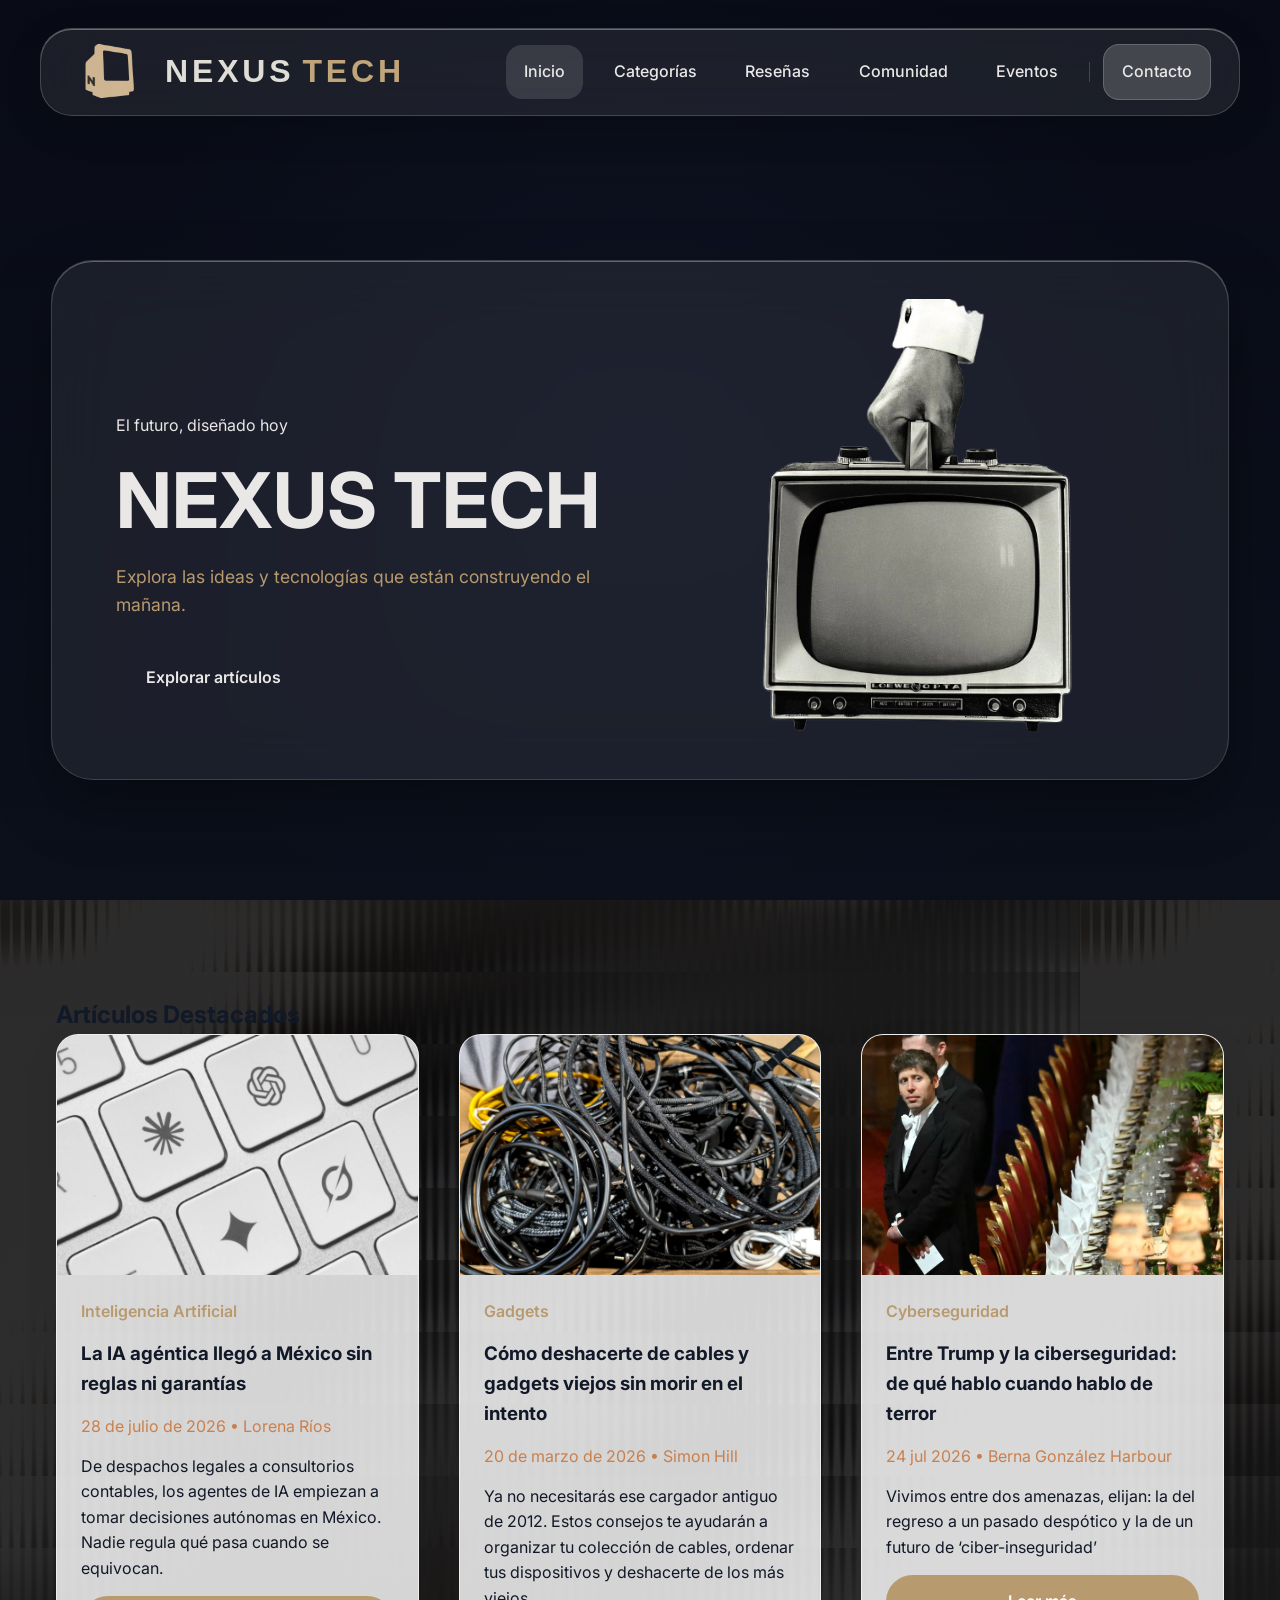
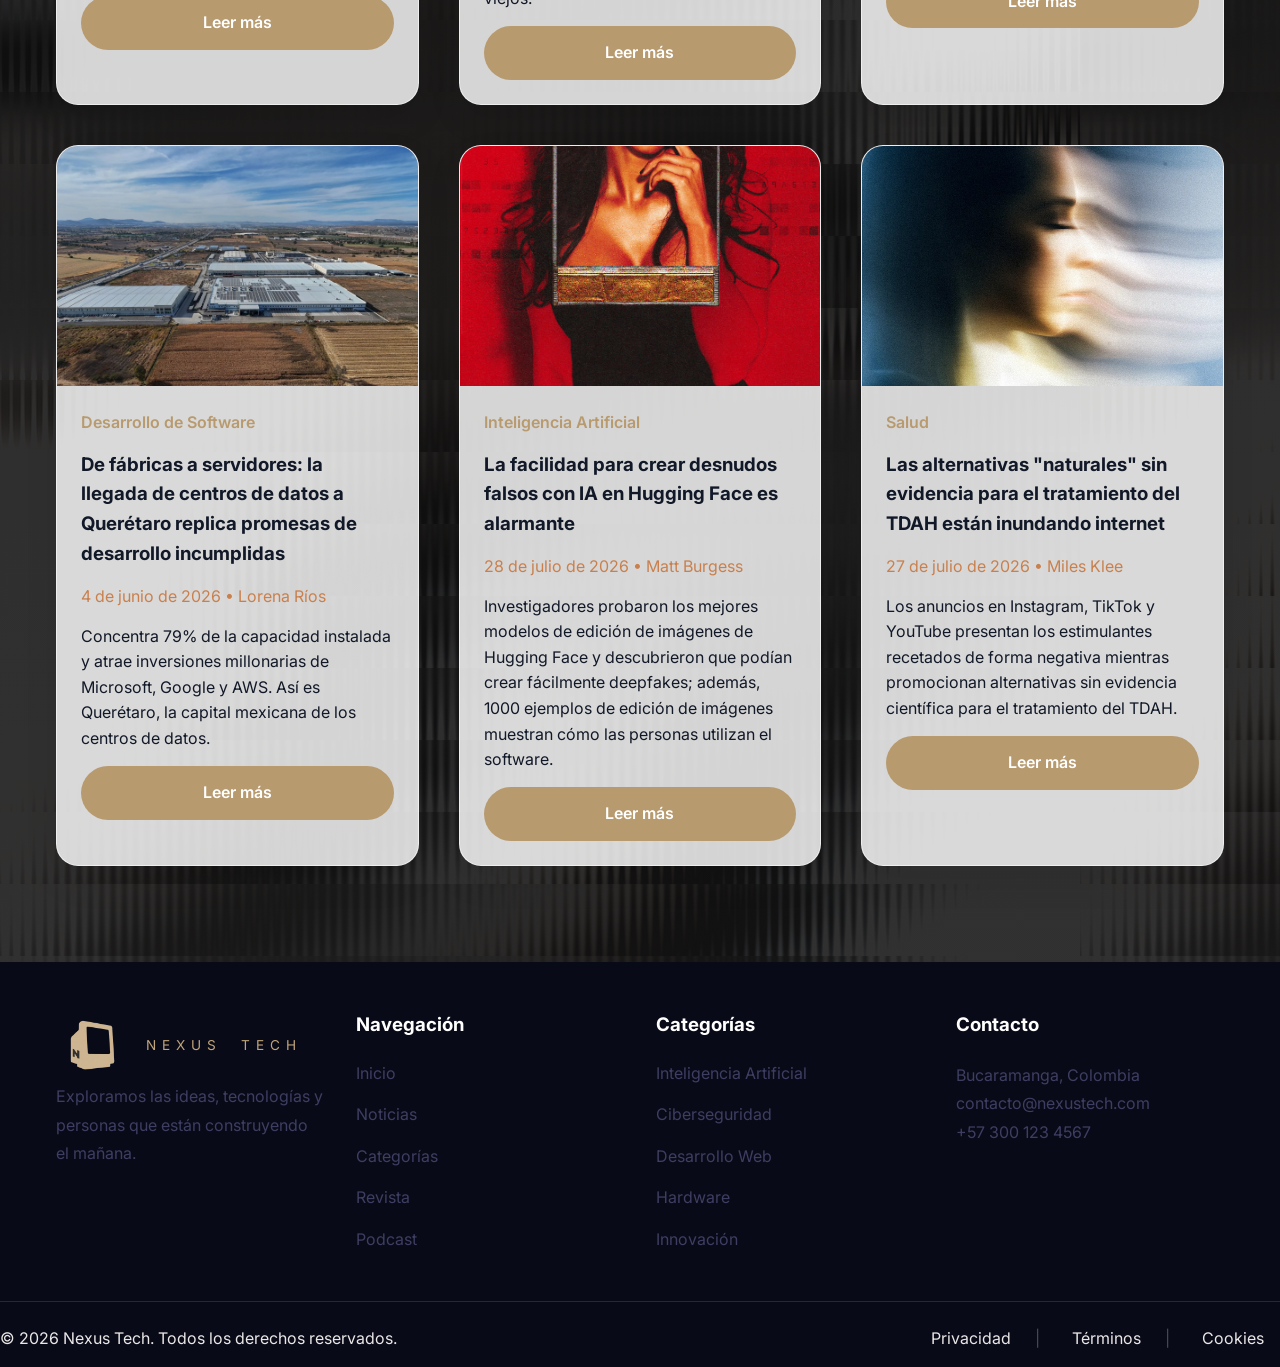
==== commit c9309e54: "fix: corrige selectores CSS del menu hamburguesa responsive" ====
--- a/index.html
+++ b/index.html
@@ -27,6 +27,10 @@
             </div>
 
             <nav class="main-nav">
+                <input type="checkbox" id="menu-toggle">
+                <label for="menu-toggle" class="hamburguesa">
+                    ☰
+                </label>
                 <ul>
                     <li><a href="index.html" class="active">Inicio</a></li>
                     <li><a href="pages/categorias.html">Categorías</a></li>
--- a/css/layout.css
+++ b/css/layout.css
@@ -14,30 +14,17 @@
 .main-header .container{
     width: min(1700px,95%);
     margin: 0 auto;
-    display: flex;
-    justify-content: space-between;
-    align-items: center;
-    pointer-events: auto;
-}
-
-/* ===========================
-         LOGO
-=========================== */
-.main-header .container{
-    width:min(1700px,95%);
-    margin:0 auto;
-    height:88px;
+    height: 88px;
 
     display:flex;
     justify-content:space-between;
     align-items:center;
 
-    padding:0 38px;
+    padding:0 28px;
 
     border-radius:32px;
 
     background:rgba(255,255,255,.08);
-
     border:1px solid rgba(255,255,255,.18);
 
     backdrop-filter:blur(28px);
@@ -50,11 +37,16 @@
     pointer-events:auto;
 }
 
+/* ===========================
+   LOGO
+=========================== */
+
 .logo{
     display:flex;
     align-items:center;
     gap:16px;
     text-decoration:none;
+    flex-shrink:0;
 }
 
 .logo img{
@@ -63,85 +55,142 @@
     display:block;
 }
 
-.logo .nexus{
+.logo .nexus,
+.logo .tech{
     font-family:"Space Grotesk",sans-serif;
     font-size:2rem;
     font-weight:700;
     letter-spacing:.12em;
+    text-transform:uppercase;
+    white-space:nowrap;
+}
+
+.logo .nexus{
     color:#E0DDD7;
-    text-transform:uppercase;
 }
 
 .logo .tech{
+    color:#C1A57A;
     margin-left:-8px;
-
-    font-family:"Space Grotesk",sans-serif;
-    font-size:2rem;
-    font-weight:700;
-    letter-spacing:.12em;
-    color:#C1A57A;
-    text-transform:uppercase;
-}
-/* ===========================
-   MENU NAVEGACIÓN
+}
+
+/* ===========================
+   MENU
 =========================== */
 
 .main-nav{
-
     margin-left:auto;
-
+    display:flex;
+    align-items:center;
+    justify-content:flex-end;
 }
 
 .main-nav ul{
-    display: flex;
-    align-items: center;
-    gap: 14px;
-    list-style: none;
+    display:flex;
+    align-items:center;
+    gap:clamp(4px, 1vw, 14px);
+    list-style:none;
 }
 
 .main-nav a{
-    display: block;
-    padding: 14px 20px;
-    border-radius: 16px;
-    text-decoration: none;
-    color: white;
-    font-weight: 500;
-    transition: .35s;
+    display:block;
+    padding:14px clamp(12px, 1.4vw, 20px);
+    border-radius:16px;
+    text-decoration:none;
+    color:#fff;
+    font-weight:500;
+    transition:.35s;
+    white-space:nowrap;
 }
 
 .main-nav a:hover{
-    background: rgba(255,255,255,.08);
+    background:rgba(255,255,255,.08);
 }
 
 .main-nav a.active{
-    background: rgba(255,255,255,.12);
+    background:rgba(255,255,255,.12);
 }
 
 .btn-nav{
-    background: rgba(255,255,255,.18) !important;
-    border: 1px solid rgba(255,255,255,.18);
+    background:rgba(255,255,255,.18)!important;
+    border:1px solid rgba(255,255,255,.18);
 }
 
 .main-nav ul li:nth-last-child(2){
-    position: relative;
-    margin-right: 14px;
+    position:relative;
+    margin-right:14px;
 }
 
 .main-nav ul li:nth-last-child(2)::after{
-    content: "";
-    position: absolute;
-    right: -14px;
-    top: 50%;
-    transform: translateY(-50%);
-    width: 1px;
-    height: 20px;
-    background: rgba(255,255,255,.18);
-}
+    content:"";
+    position:absolute;
+    right:-14px;
+    top:50%;
+    transform:translateY(-50%);
+    width:1px;
+    height:20px;
+    background:rgba(255,255,255,.18);
+}
+
+/* ===========================
+   HAMBURGUESA
+=========================== */
 
 #menu-toggle{
     display:none;
 }
 
+.hamburguesa{
+    display:none;
+    color:#fff;
+    font-size:2rem;
+    cursor:pointer;
+}
+
+/* ===========================
+   RESPONSIVE
+=========================== */
+
+@media (max-width:1200px){
+
+    .hamburguesa{
+        display:block;
+    }
+
+    .main-nav ul{
+        display:none;
+        position:absolute;
+        top:105px;
+        right:20px;
+
+        flex-direction:column;
+        align-items:flex-start;
+        gap:0;
+
+        width:260px;
+
+        padding:18px;
+
+        border-radius:20px;
+
+        background:rgba(30,30,30,.95);
+
+        backdrop-filter:blur(20px);
+    }
+
+    .main-nav ul li{
+        width:100%;
+    }
+
+    .main-nav ul a{
+        width:100%;
+    }
+
+    #menu-toggle:checked ~ ul{
+        display:flex;
+    }
+
+}
 /* ===========================
    HERO
 =========================== */
@@ -378,9 +427,3 @@
     letter-spacing:.45em;
     font-size:.85rem;
 }
-
-
-
-
-
-    
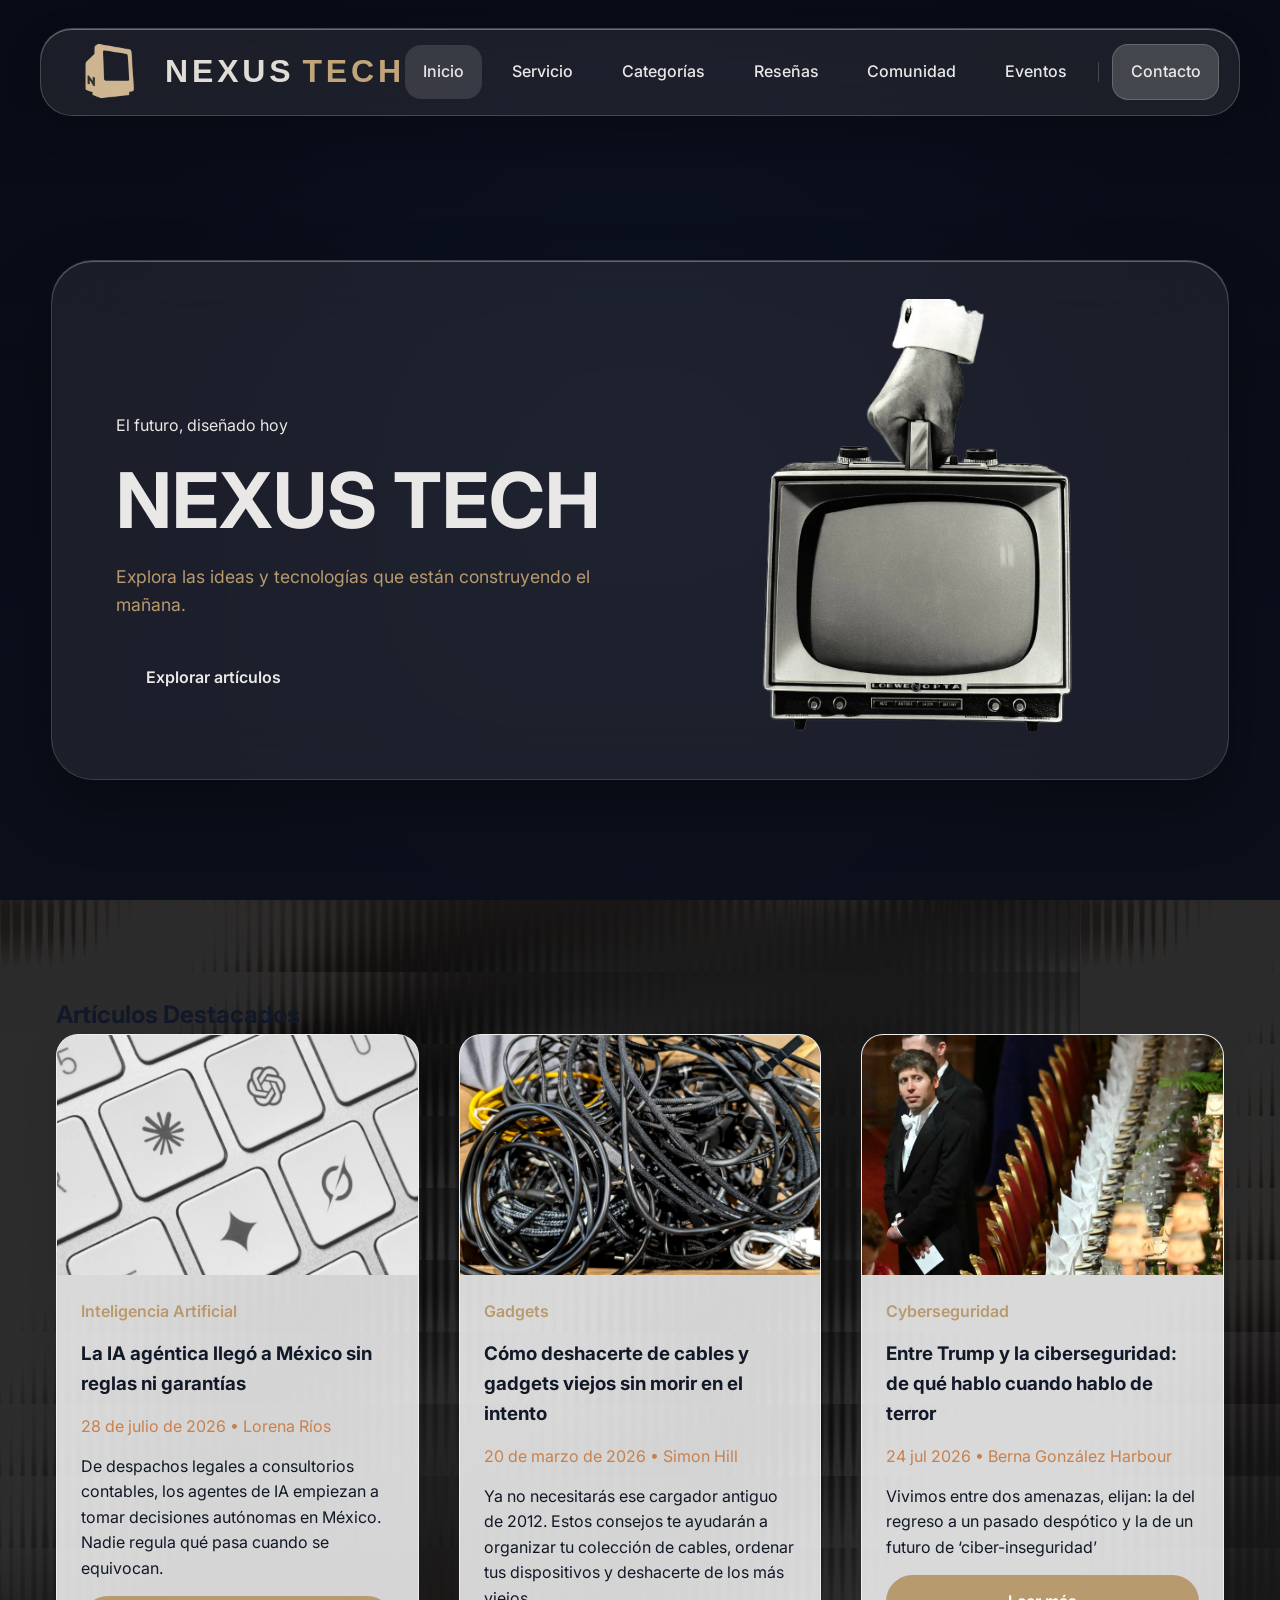
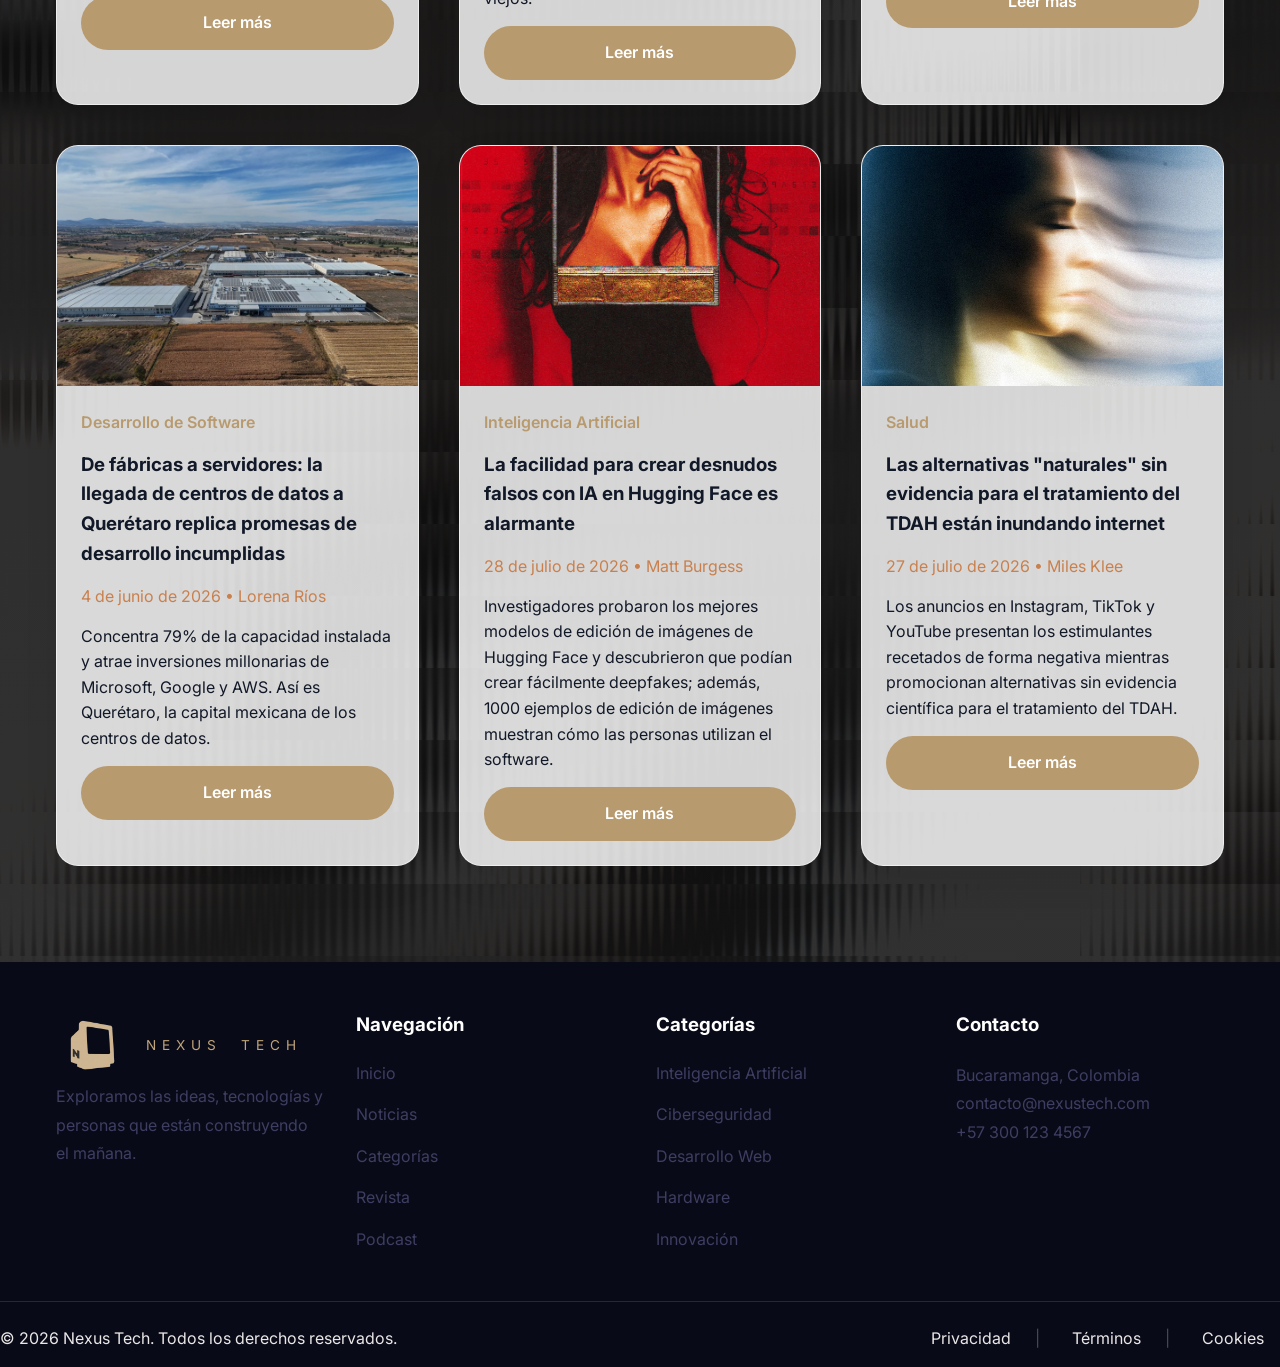
==== commit 7170a763: ":sparkles: Agregar landing page de suscripción" ====
--- a/index.html
+++ b/index.html
@@ -33,11 +33,12 @@
                 </label>
                 <ul>
                     <li><a href="index.html" class="active">Inicio</a></li>
-                    <li><a href="pages/categorias.html">Categorías</a></li>
-                    <li><a href="pages/resenas.html">Reseñas</a></li>
-                    <li><a href="pages/comunidad.html">Comunidad</a></li>
-                    <li><a href="pages/eventos.html">Eventos</a></li>
-                    <li><a href="pages/contacto.html" class="btn-nav">Contacto</a></li>
+                    <li><a href="/pages/landing.html">Servicio</a></li>
+                    <li><a href="/pages/categorias.html">Categorías</a></li>
+                    <li><a href="/pages/resenas.html">Reseñas</a></li>
+                    <li><a href="/pages/comunidad.html">Comunidad</a></li>
+                    <li><a href="/pages/eventos.html">Eventos</a></li>
+                    <li><a href="/pages/contacto.html" class="btn-nav">Contacto</a></li>
                 </ul>
             </nav>
         </div>
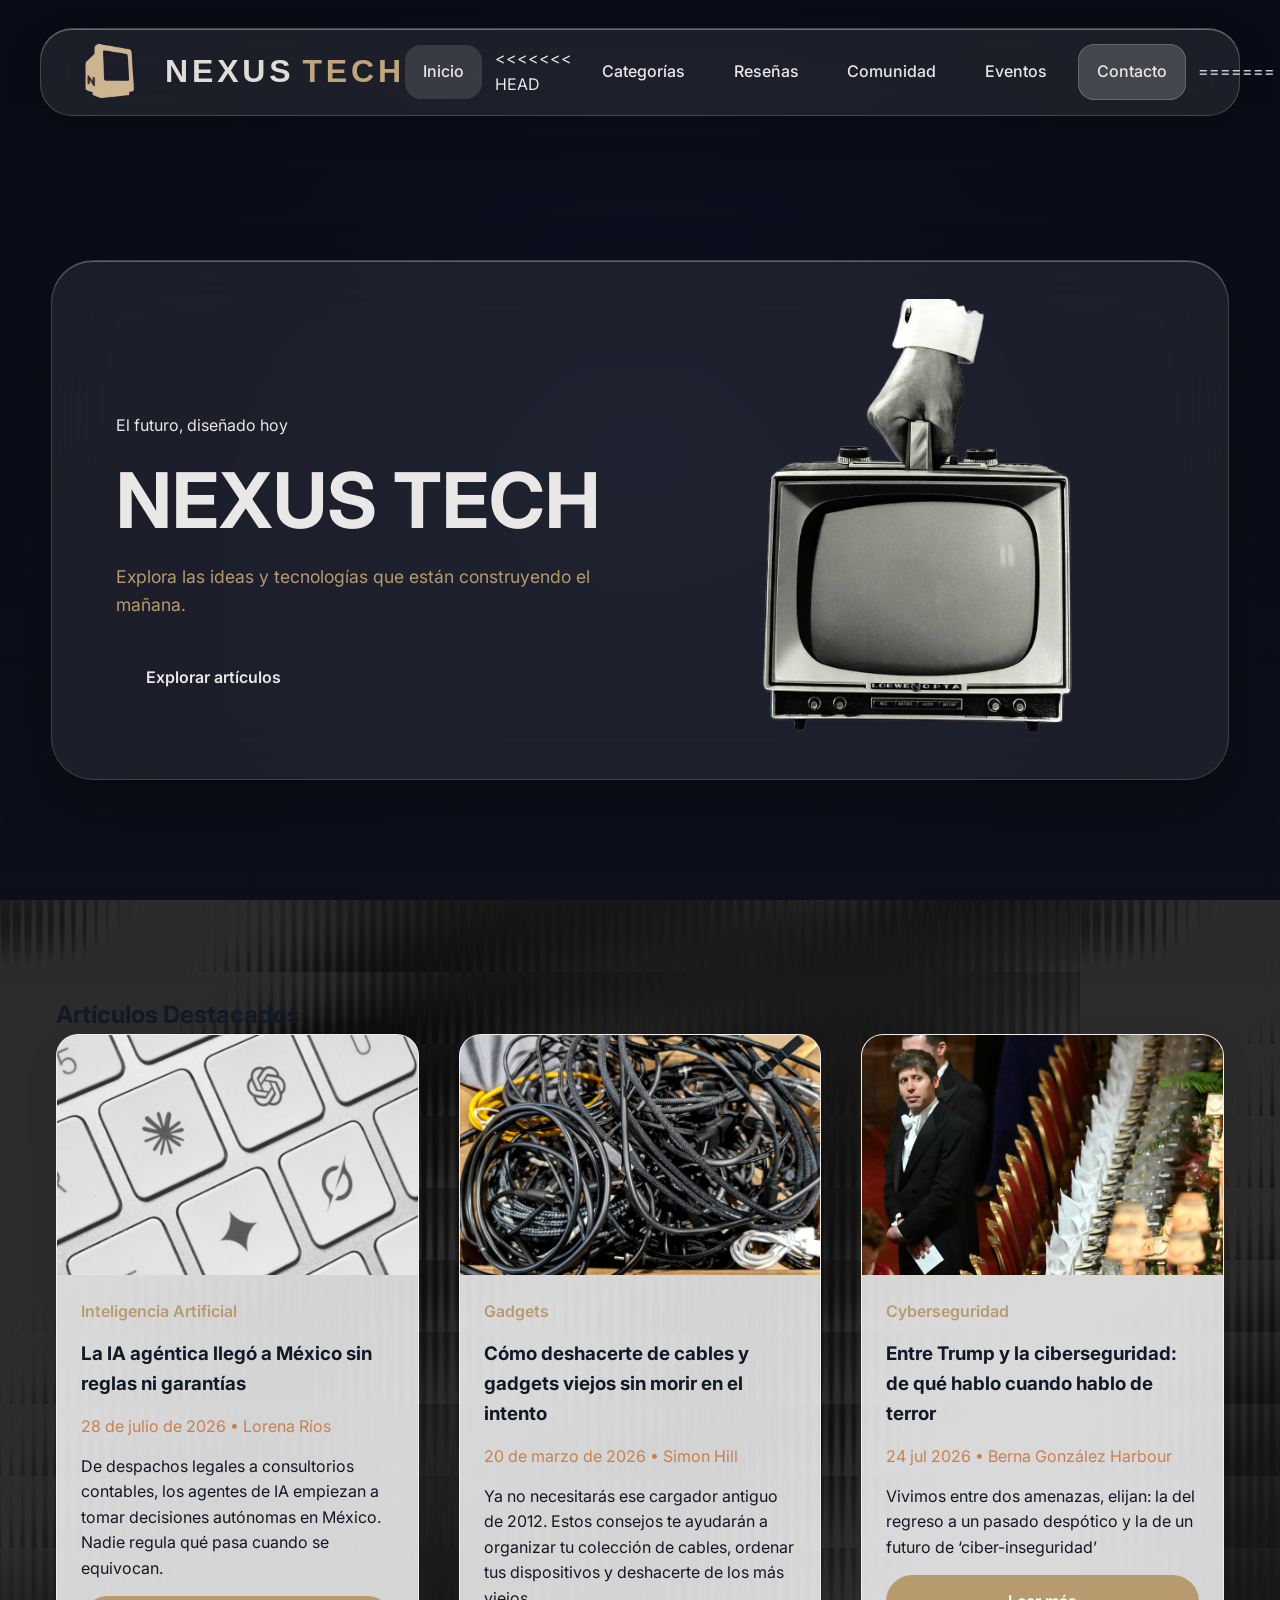
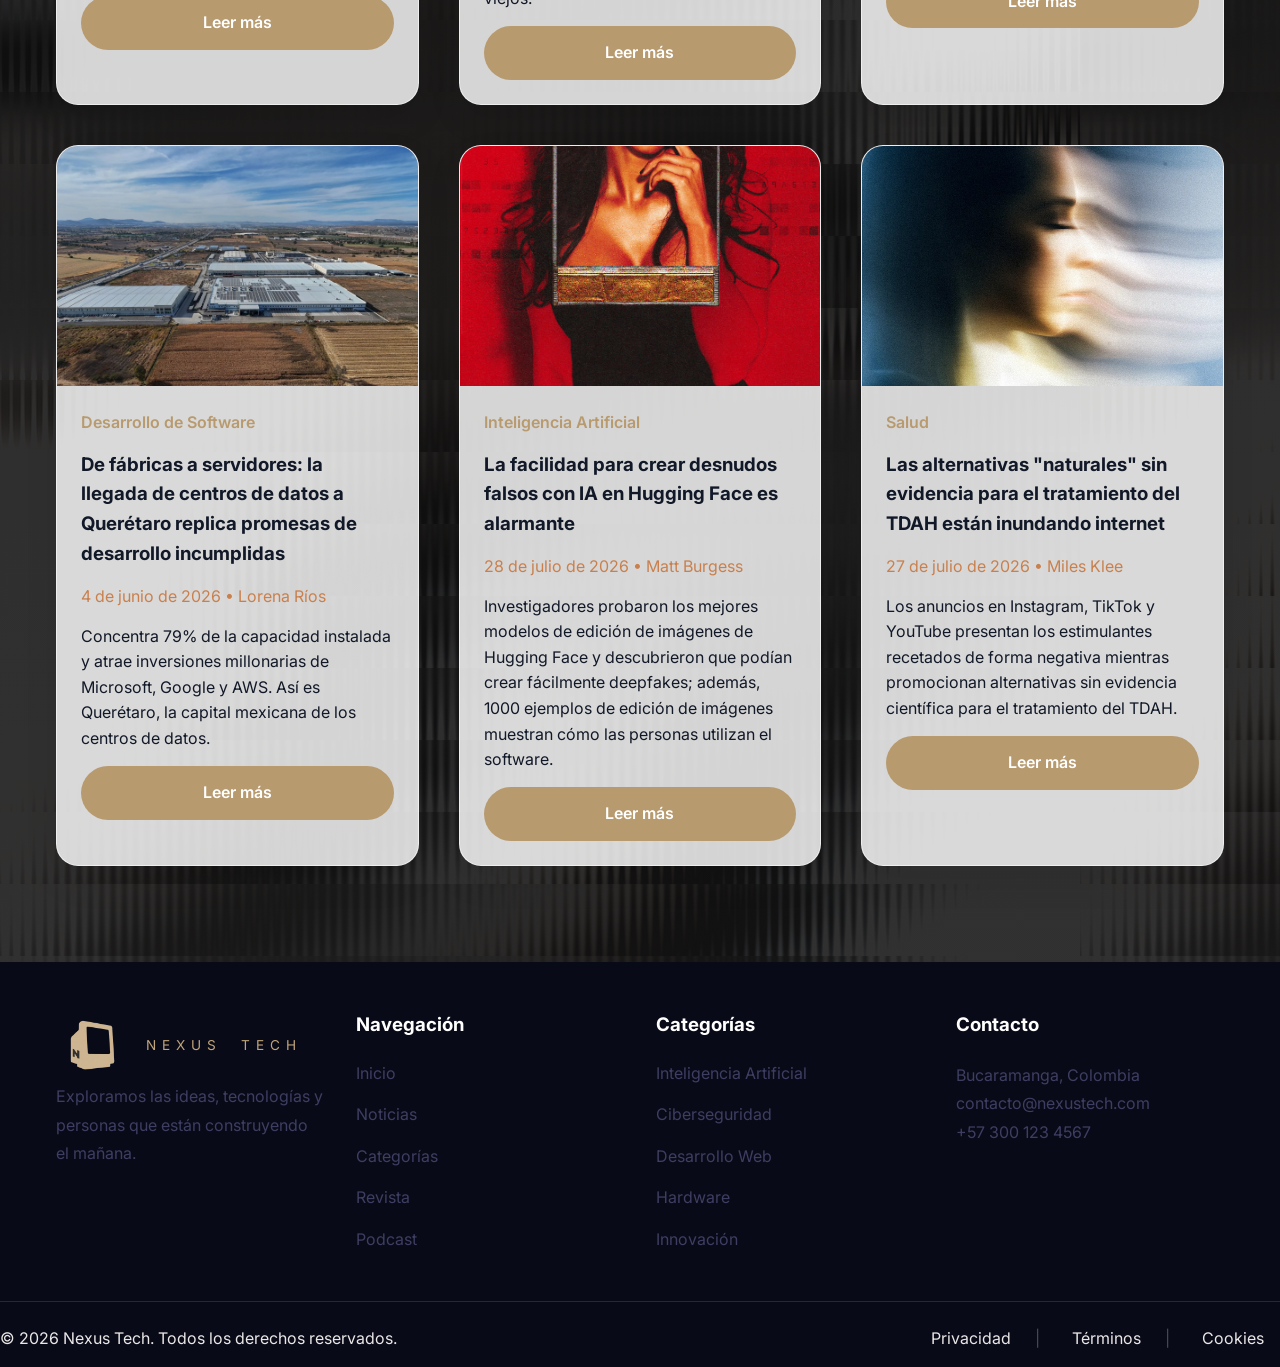
==== commit ac9e4653: "merge: intregar la rama feature/examen-alejandro-idarraga en develop" ====
--- a/index.html
+++ b/index.html
@@ -33,12 +33,20 @@
                 </label>
                 <ul>
                     <li><a href="index.html" class="active">Inicio</a></li>
+<<<<<<< HEAD
+                    <li><a href="pages/categorias.html">Categorías</a></li>
+                    <li><a href="pages/resenas.html">Reseñas</a></li>
+                    <li><a href="pages/comunidad.html">Comunidad</a></li>
+                    <li><a href="pages/eventos.html">Eventos</a></li>
+                    <li><a href="pages/contacto.html" class="btn-nav">Contacto</a></li>
+=======
                     <li><a href="/pages/landing.html">Servicio</a></li>
                     <li><a href="/pages/categorias.html">Categorías</a></li>
                     <li><a href="/pages/resenas.html">Reseñas</a></li>
                     <li><a href="/pages/comunidad.html">Comunidad</a></li>
                     <li><a href="/pages/eventos.html">Eventos</a></li>
                     <li><a href="/pages/contacto.html" class="btn-nav">Contacto</a></li>
+>>>>>>> feature/examen-alejandro-idarraga
                 </ul>
             </nav>
         </div>
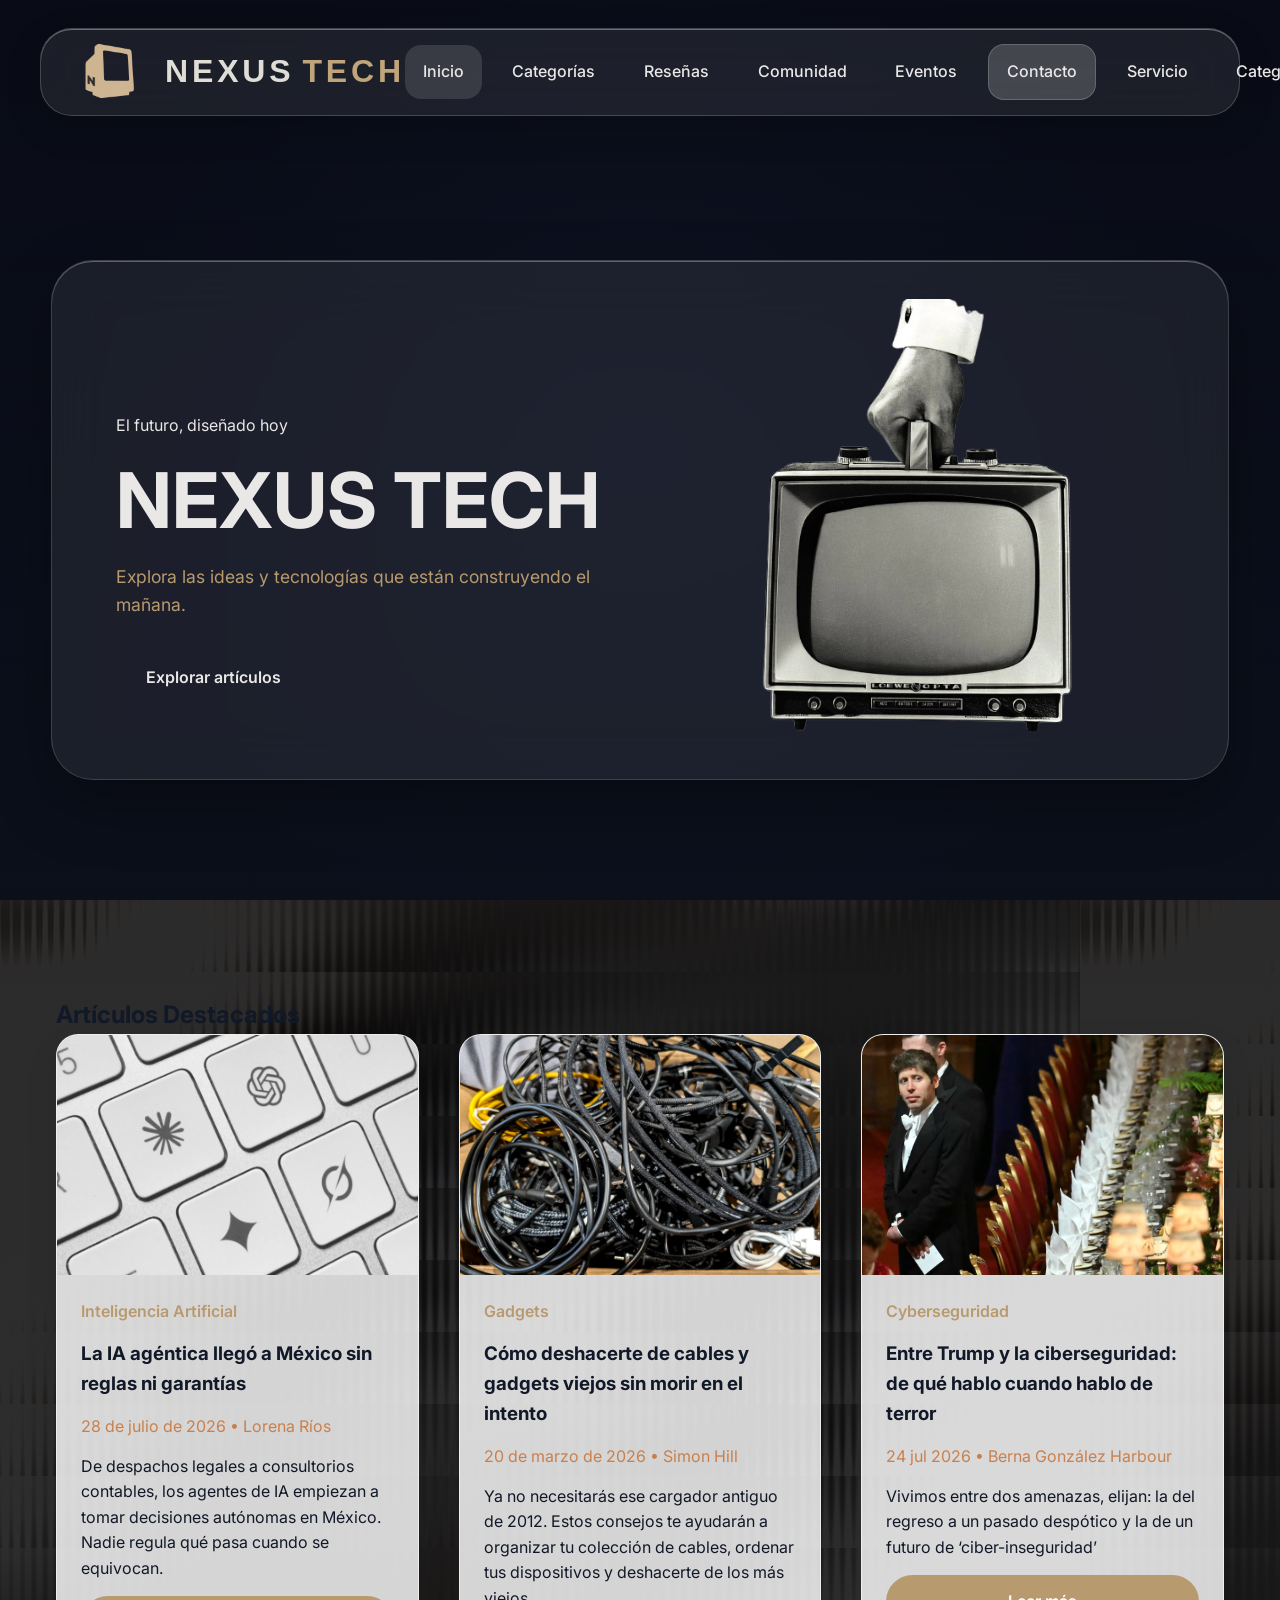
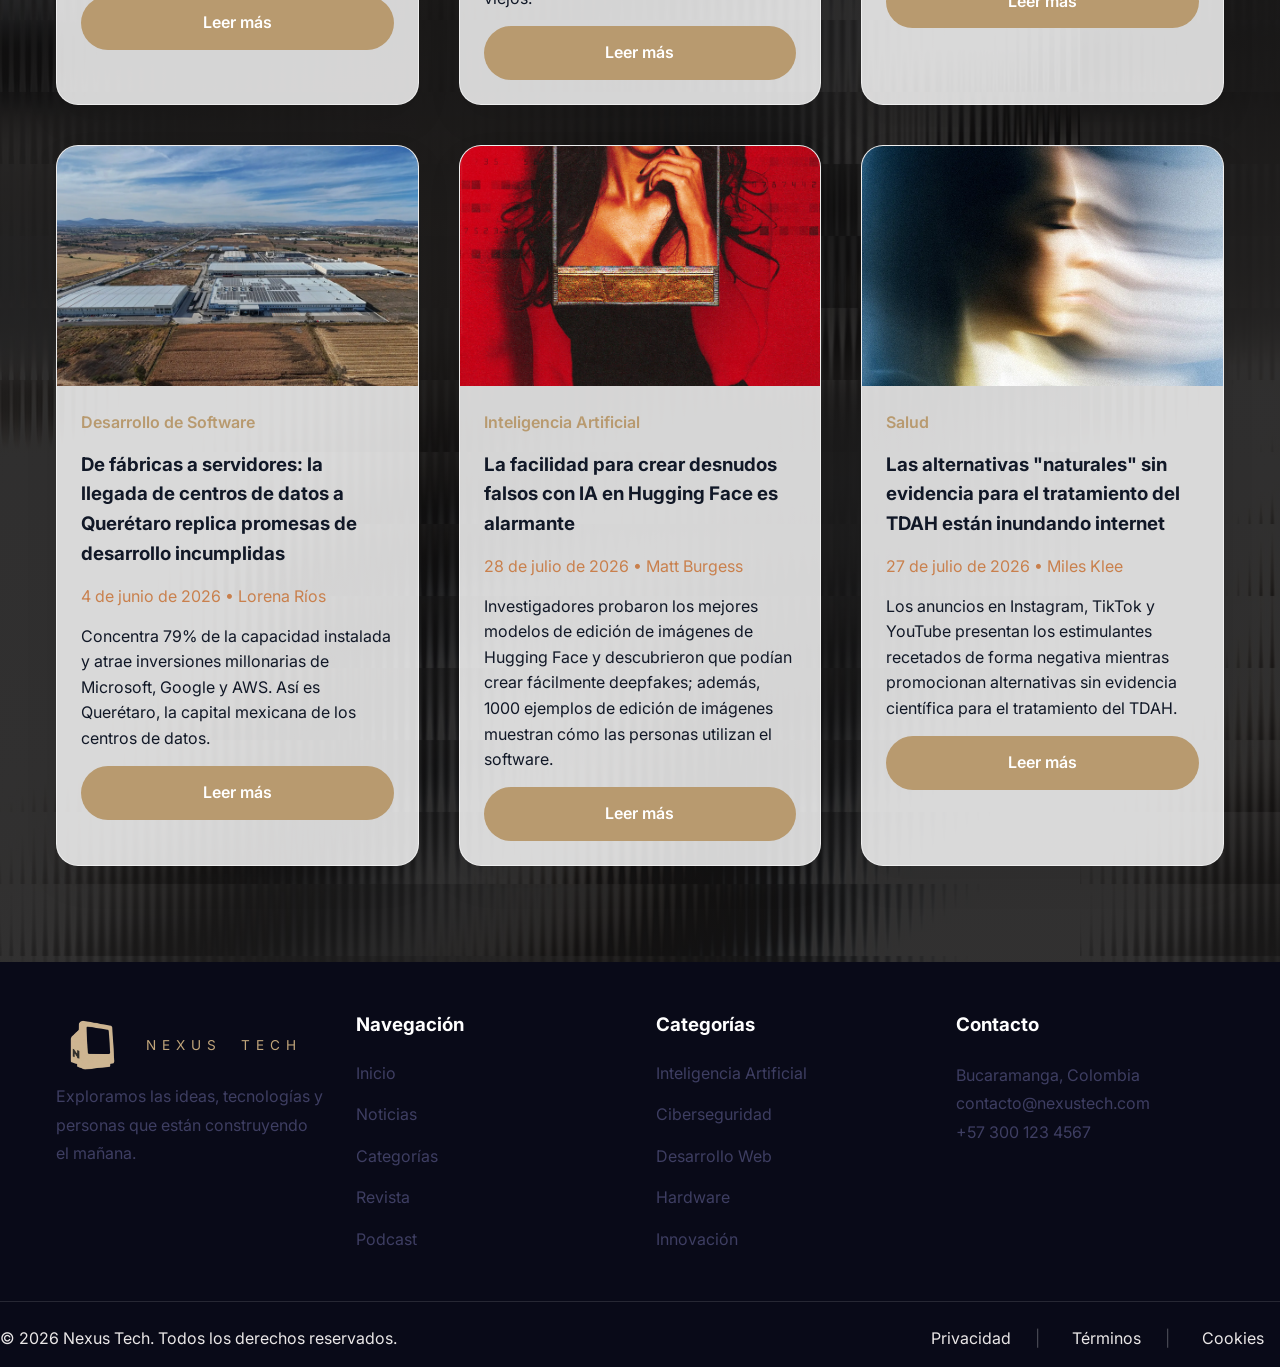
==== commit 4653a1d1: "Fix merge conflict in index.html Resolved merge conflict in navigation links." ====
--- a/index.html
+++ b/index.html
@@ -33,20 +33,18 @@
                 </label>
                 <ul>
                     <li><a href="index.html" class="active">Inicio</a></li>
-<<<<<<< HEAD
                     <li><a href="pages/categorias.html">Categorías</a></li>
                     <li><a href="pages/resenas.html">Reseñas</a></li>
                     <li><a href="pages/comunidad.html">Comunidad</a></li>
                     <li><a href="pages/eventos.html">Eventos</a></li>
                     <li><a href="pages/contacto.html" class="btn-nav">Contacto</a></li>
-=======
+
                     <li><a href="/pages/landing.html">Servicio</a></li>
                     <li><a href="/pages/categorias.html">Categorías</a></li>
                     <li><a href="/pages/resenas.html">Reseñas</a></li>
                     <li><a href="/pages/comunidad.html">Comunidad</a></li>
                     <li><a href="/pages/eventos.html">Eventos</a></li>
                     <li><a href="/pages/contacto.html" class="btn-nav">Contacto</a></li>
->>>>>>> feature/examen-alejandro-idarraga
                 </ul>
             </nav>
         </div>
@@ -390,4 +388,4 @@
 
     </footer>
 </body>
-</html>+</html>
